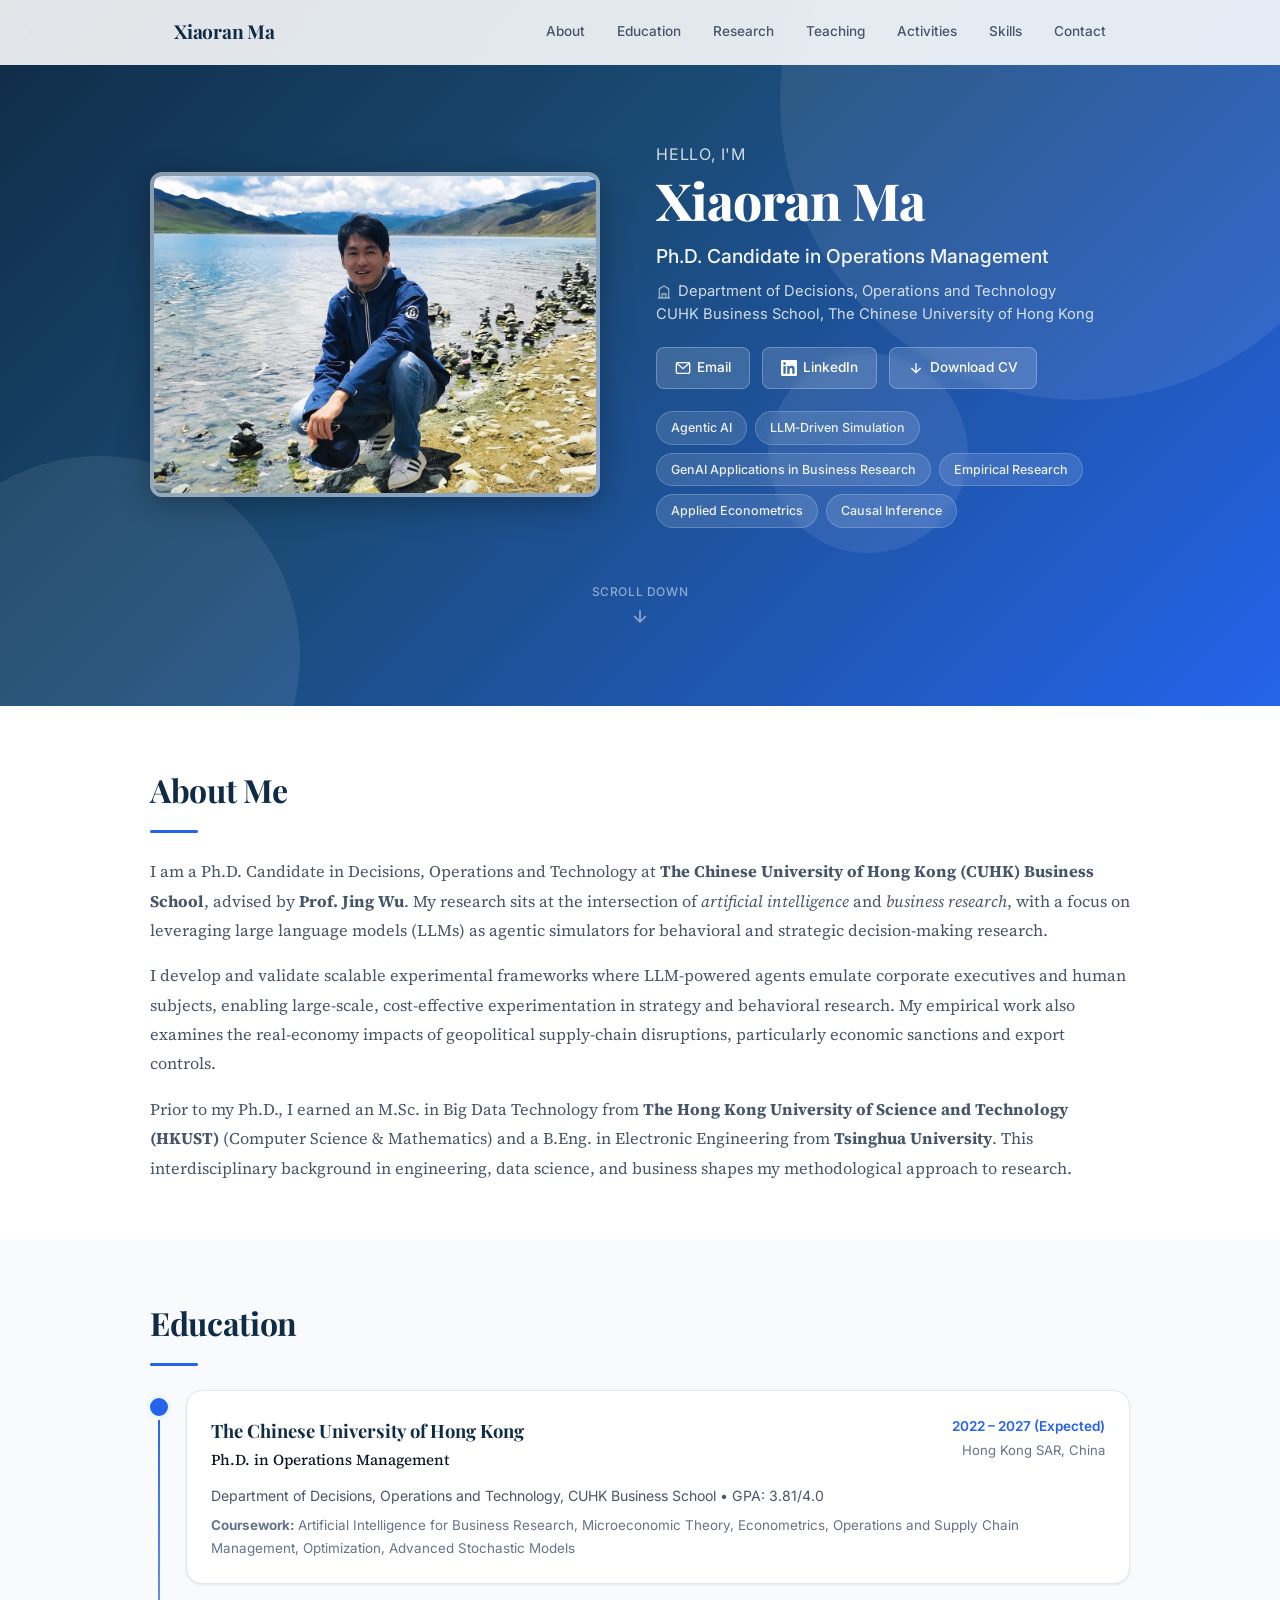
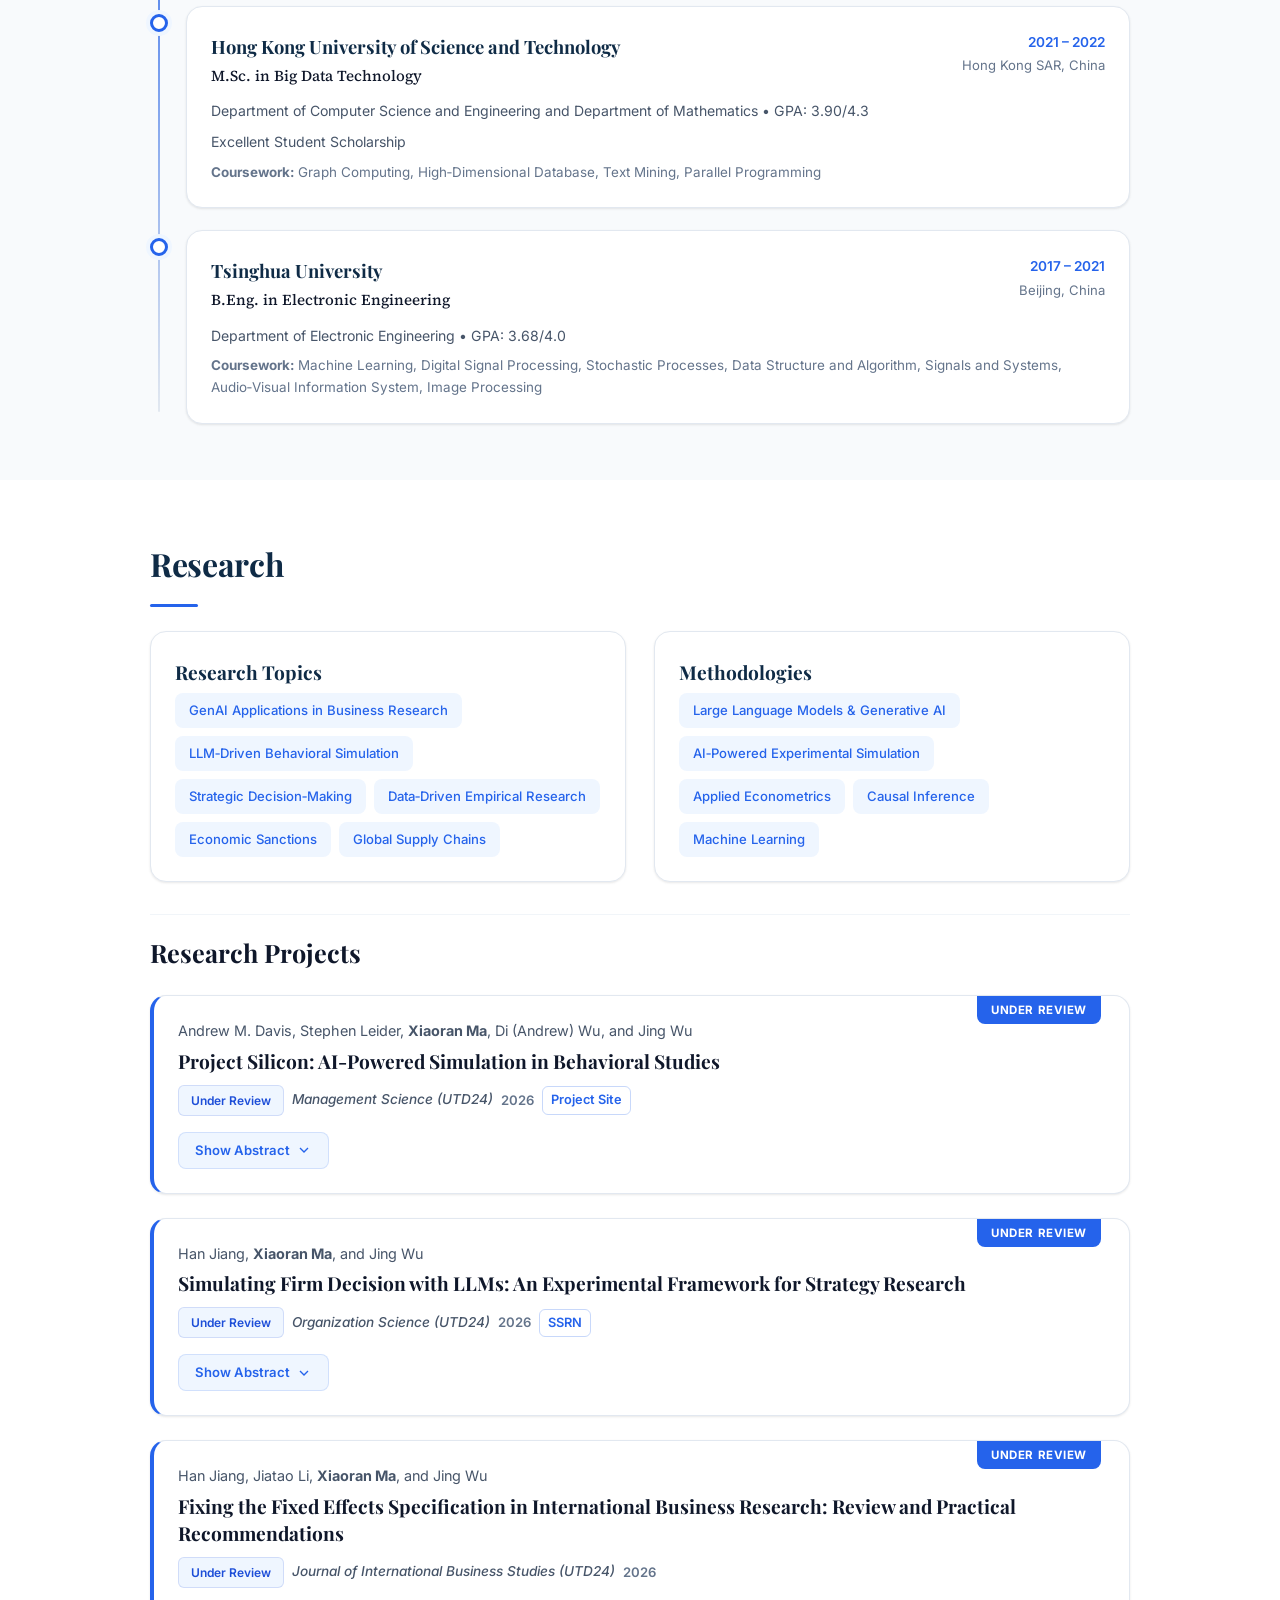
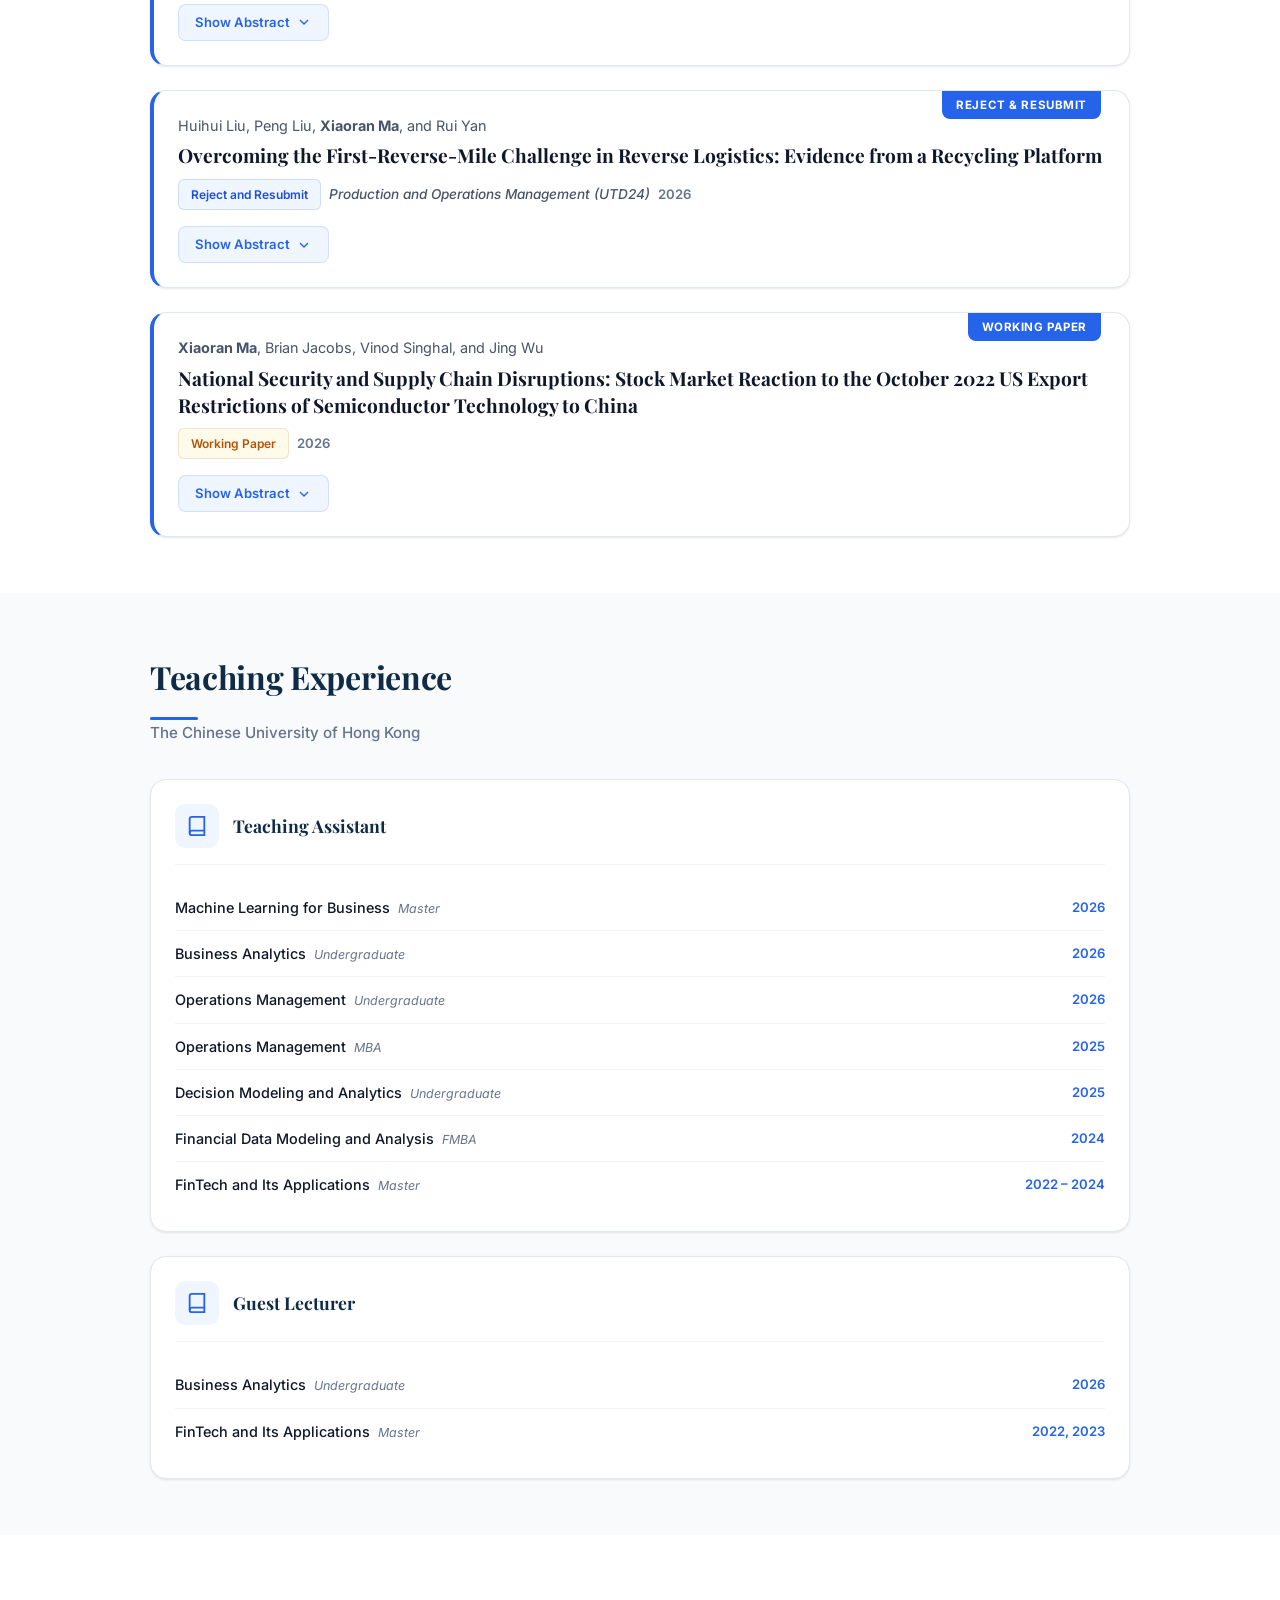
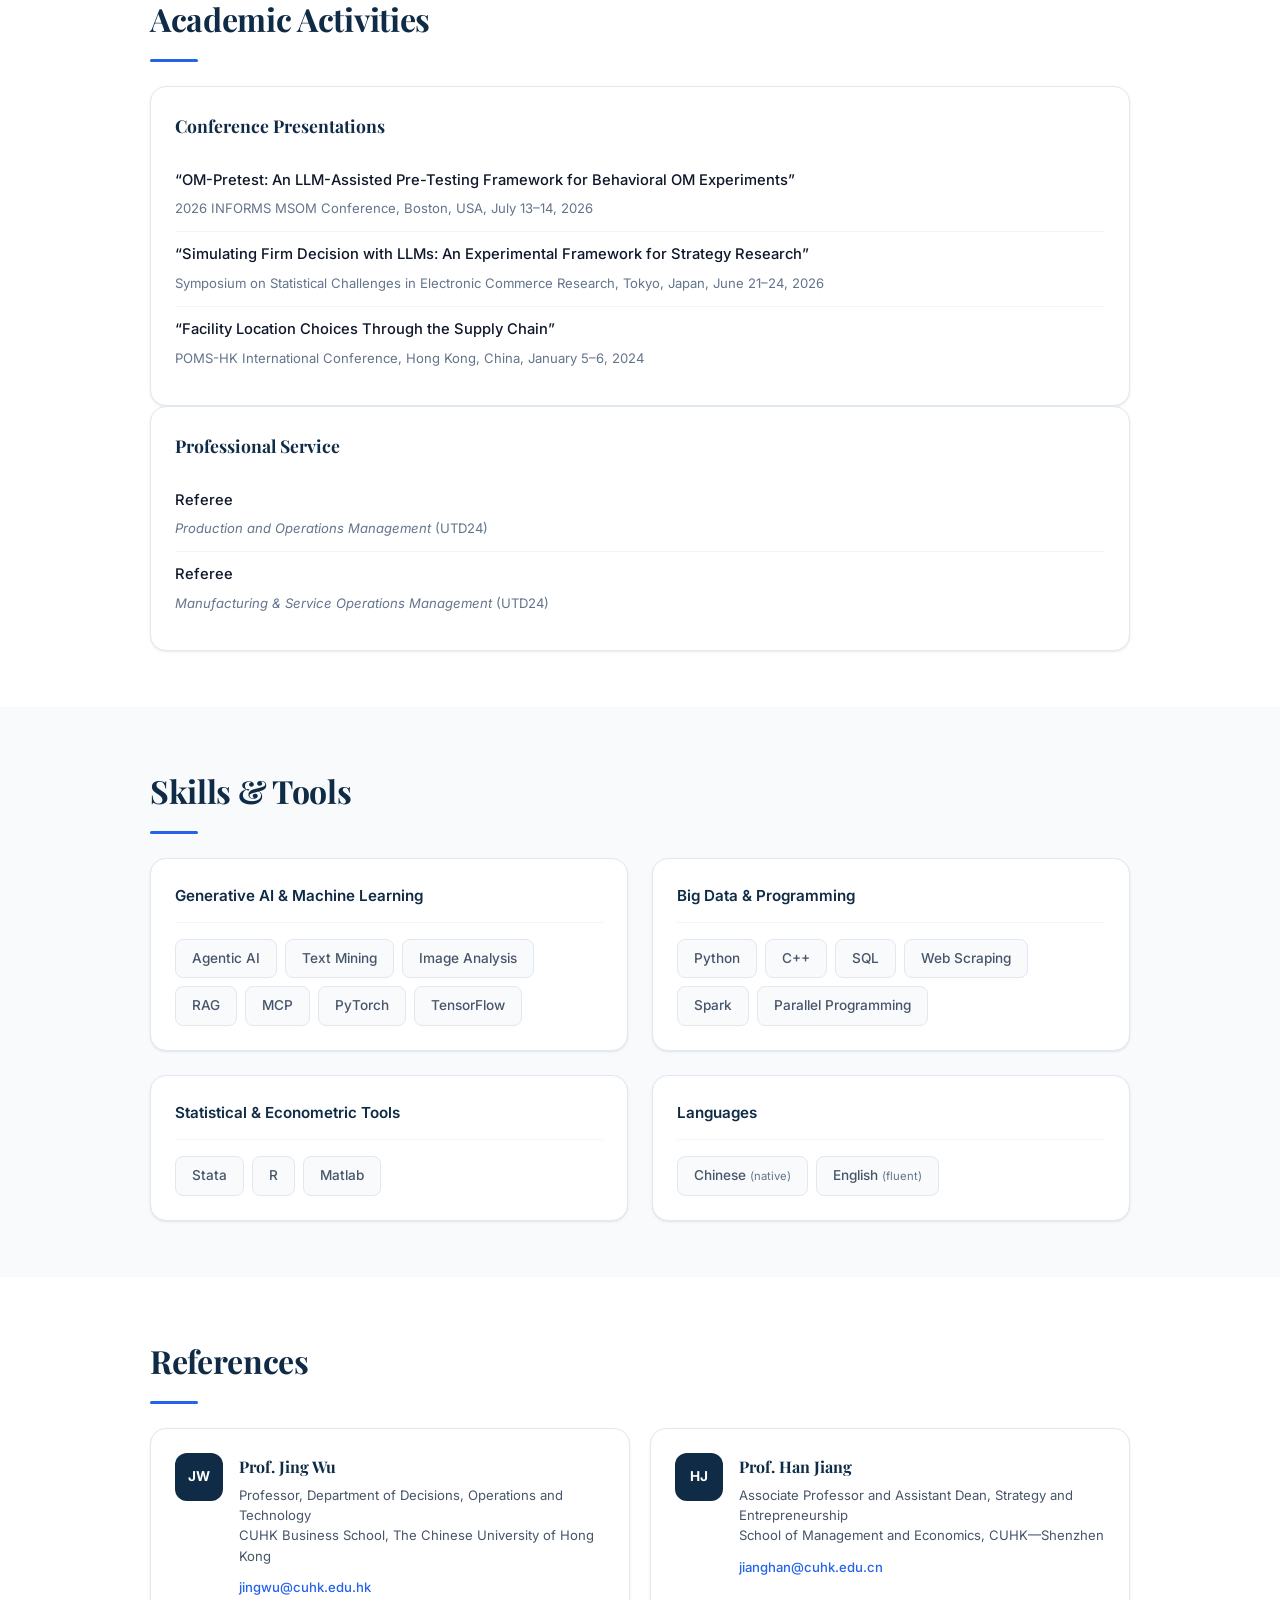
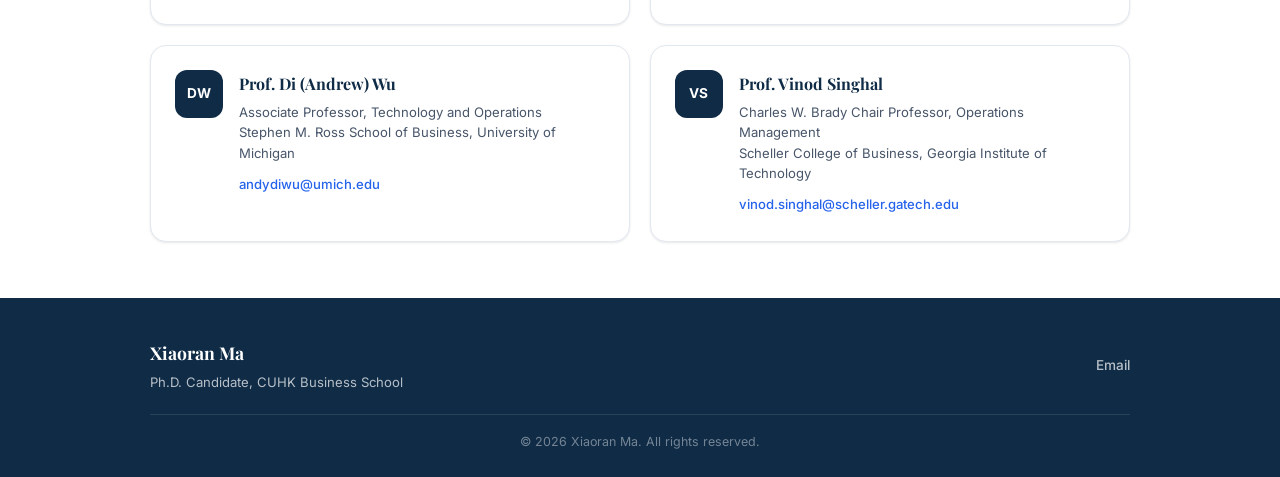
==== index.html @ 0acd8e49 "Initial commit" ====
<!DOCTYPE html>
<html lang="en">
<head>
    <meta charset="UTF-8">
    <meta name="viewport" content="width=device-width, initial-scale=1.0">
    <title>Xiaoran Ma | Ph.D. Candidate</title>
    <meta name="description" content="Academic personal website for Xiaoran Ma – Ph.D. Candidate, CUHK Business School. Includes research, projects, teaching, and CV download.">
    <meta name="google-site-verification" content="pQVxUfE_usc0dNcOYRfqHl4_MOmcvW6i4FPdZ2wmrDg" />
    <script type="application/ld+json">
    {
        "@context": "https://schema.org",
        "@type": "Person",
        "name": "Xiaoran Ma",
        "jobTitle": "Ph.D. Candidate in Operations Management",
        "url": "https://xiaoran-ma.github.io/",
        "email": "mailto:xiaoran-ma@link.cuhk.edu.hk",
        "image": "https://xiaoran-ma.github.io/photo/photo2.JPG",
        "sameAs": [
            "https://www.linkedin.com/in/xiaoran-ma-2b36082b9"
        ],
        "affiliation": {
            "@type": "CollegeOrUniversity",
            "name": "The Chinese University of Hong Kong (CUHK) Business School",
            "department": {
                "@type": "Organization",
                "name": "Department of Decisions, Operations and Technology"
            }
        },
        "alumniOf": [
            {
                "@type": "CollegeOrUniversity",
                "name": "Hong Kong University of Science and Technology"
            },
            {
                "@type": "CollegeOrUniversity",
                "name": "Tsinghua University"
            }
        ],
        "knowsAbout": [
            "Artificial Intelligence",
            "Operations Management",
            "Behavioral Simulation",
            "Empirical Research",
            "Applied Econometrics",
            "Causal Inference"
        ]
    }
    </script>
    <link rel="preconnect" href="https://fonts.googleapis.com">
    <link rel="preconnect" href="https://fonts.gstatic.com" crossorigin>
    <link href="https://fonts.googleapis.com/css2?family=Inter:wght@300;400;500;600;700&family=Playfair+Display:ital,wght@0,400;0,600;0,700;0,800;1,400;1,600&family=Source+Serif+4:ital,wght@0,400;0,600;0,700;1,400&display=swap" rel="stylesheet">
    <link rel="stylesheet" href="style.css">
    <style>
    </style>
</head>
<body>
    <!-- Navigation -->
    <nav id="navbar">
        <div class="nav-container">
            <a href="#hero" class="nav-brand">Xiaoran Ma</a>
            <div class="nav-links">
                <a href="#about">About</a>
                <a href="#education">Education</a>
                <a href="#research">Research</a>
                <a href="#teaching">Teaching</a>
                <a href="#academic-activities">Activities</a>
                <a href="#skills">Skills</a>
                <a href="mailto:xiaoran-ma@link.cuhk.edu.hk">Contact</a>
            </div>
            <button class="nav-toggle" aria-label="Toggle navigation"><span></span><span></span><span></span></button>
            <!-- Dark‑mode toggle -->
                    </div>
    </nav>

    <!-- Hero Section -->
    <section id="hero">
        <div class="hero-bg-shapes">
            <div class="shape shape-1"></div>
            <div class="shape shape-2"></div>
            <div class="shape shape-3"></div>
        </div>
        <div class="hero-container">
            <div class="hero-image-wrapper">
                        <img src="photo/photo2.JPG" alt="Xiaoran Ma" class="hero-image">
            </div>
            <div class="hero-text">
                <p class="hero-greeting">Hello, I'm</p>
                <h1>Xiaoran Ma</h1>
                <p class="hero-subtitle">Ph.D. Candidate in Operations Management</p>
                <p class="hero-affiliation">
                    <svg viewBox="0 0 24 24" width="16" height="16" fill="none" stroke="currentColor" stroke-width="2"><path d="M3 21h18M5 21V7l7-4 7 4v14M9 21v-6h6v6"/></svg>
                    Department of Decisions, Operations and Technology
                </p>
                <p class="hero-affiliation">CUHK Business School, The Chinese University of Hong Kong</p>
                <div class="hero-contact-row">
                    <a href="mailto:xiaoran-ma@link.cuhk.edu.hk" class="contact-btn">
                        <svg viewBox="0 0 24 24" width="16" height="16" fill="none" stroke="currentColor" stroke-width="2"><rect x="2" y="4" width="20" height="16" rx="2"/><path d="M22 4L12 13 2 4"/></svg>
                        Email
                    </a>
                    <a href="https://www.linkedin.com/in/xiaoran-ma-2b36082b9" class="contact-btn" target="_blank" rel="noopener">
                        <svg viewBox="0 0 24 24" width="16" height="16" fill="currentColor"><path d="M20.447 20.452h-3.554v-5.569c0-1.328-.027-3.037-1.852-3.037-1.853 0-2.136 1.445-2.136 2.939v5.667H9.351V9h3.414v1.561h.046c.477-.9 1.637-1.85 3.37-1.85 3.601 0 4.267 2.37 4.267 5.455v6.286zM5.337 7.433c-1.144 0-2.063-.926-2.063-2.065 0-1.138.92-2.063 2.063-2.063 1.14 0 2.064.925 2.064 2.063 0 1.139-.925 2.065-2.064 2.065zm1.782 13.019H3.555V9h3.564v11.452zM22.225 0H1.771C.792 0 0 .774 0 1.729v20.542C0 23.227.792 24 1.771 24h20.451C23.2 24 24 23.227 24 22.271V1.729C24 .774 23.2 0 22.222 0h.003z"/></svg>
                        LinkedIn
                    </a>
                    <!-- CV download button -->
                    <a href="xiaoran_resume.pdf" class="contact-btn" target="_blank" rel="noopener">
                        <svg viewBox="0 0 24 24" width="16" height="16" fill="none" stroke="currentColor" stroke-width="2"><path d="M12 5v14M19 12l-7 7-7-7"/></svg>
                        Download CV
                    </a>
                </div>
                <div class="hero-tags">
                    <span class="tag">Agentic AI</span>
                    <span class="tag">LLM‑Driven Simulation</span>
                    <span class="tag">GenAI Applications in Business Research</span>
                    <span class="tag">Empirical Research</span>
                    <span class="tag">Applied Econometrics</span>
                    <span class="tag">Causal Inference</span>
                </div>
            </div>
        </div>
        <div class="hero-scroll-hint">
            <a href="#about"><span>Scroll Down</span>
            <svg viewBox="0 0 24 24" width="20" height="20" fill="none" stroke="currentColor" stroke-width="2"><path d="M12 5v14M19 12l-7 7-7-7"/></svg></a>
        </div>
    </section>

    <!-- About Me (unchanged) -->
    <section id="about" class="section">
        <div class="container">
            <h2 class="section-title">About Me</h2>
            <div class="about-grid">
                <div class="about-main">
                    <p>I am a Ph.D. Candidate in Decisions, Operations and Technology at <strong>The Chinese University of Hong Kong (CUHK) Business School</strong>, advised by <strong>Prof. Jing Wu</strong>. My research sits at the intersection of <em>artificial intelligence</em> and <em>business research</em>, with a focus on leveraging large language models (LLMs) as agentic simulators for behavioral and strategic decision‑making research.</p>
                    <p>I develop and validate scalable experimental frameworks where LLM‑powered agents emulate corporate executives and human subjects, enabling large‑scale, cost‑effective experimentation in strategy and behavioral research. My empirical work also examines the real‑economy impacts of geopolitical supply‑chain disruptions, particularly economic sanctions and export controls.</p>
                    <p>Prior to my Ph.D., I earned an M.Sc. in Big Data Technology from <strong>The Hong Kong University of Science and Technology (HKUST)</strong> (Computer Science &amp; Mathematics) and a B.Eng. in Electronic Engineering from <strong>Tsinghua University</strong>. This interdisciplinary background in engineering, data science, and business shapes my methodological approach to research.</p>
                </div>
                <!-- About sidebar highlights (temporarily hidden; restore by uncommenting)
                <div class="about-sidebar">
                    <div class="about-highlight">
                        <div class="highlight-icon"><svg viewBox="0 0 24 24" width="24" height="24" fill="none" stroke="currentColor" stroke-width="1.5"><path d="M12 2L2 7l10 5 10-5-10-5z"/><path d="M2 17l10 5 10-5"/><path d="M2 12l10 5 10-5"/></svg></div>
                        <h4>Interdisciplinary Training</h4>
                        <p>Engineering (Tsinghua University) + Data Science (The Hong Kong University of Science and Technology) + Business (The Chinese University of Hong Kong)</p>
                    </div>
                    <div class="about-highlight">
                        <div class="highlight-icon"><svg viewBox="0 0 24 24" width="24" height="24" fill="none" stroke="currentColor" stroke-width="1.5"><path d="M9 12l2 2 4-4"/><circle cx="12" cy="12" r="10"/></svg></div>
                        <h4>Research Projects</h4>
                        <p>Under review at UTD24 journals including Management Science, Organization Science, and Journal of International Business Studies</p>
                    </div>
                    <div class="about-highlight">
                        <div class="highlight-icon"><svg viewBox="0 0 24 24" width="24" height="24" fill="none" stroke="currentColor" stroke-width="1.5"><path d="M17 21v-2a4 4 0 00-4-4H5a4 4 0 00-4 4v2"/><circle cx="9" cy="7" r="4"/><path d="M23 21v-2a4 4 0 00-3-3.87M16 3.13a4 4 0 010 7.75"/></svg></div>
                        <h4>Courses Taught</h4>
                        <p>Primarily served as a Teaching Assistant across undergraduate, MBA, and master's programs at CUHK, and guest lecturer for select courses</p>
                    </div>
                </div>
                -->
            </div>
        </div>
    </section>

    <!-- Education -->
    <section id="education" class="section section-alt">
        <div class="container">
            <h2 class="section-title">Education</h2>
            <div class="timeline">
                <div class="timeline-item">
                    <div class="timeline-marker"></div>
                    <div class="timeline-content">
                        <div class="timeline-header">
                            <div>
                                <h3>The Chinese University of Hong Kong</h3>
                                <p class="degree">Ph.D. in Operations Management</p>
                            </div>
                            <div class="timeline-meta"><span class="timeline-date">2022 – 2027 (Expected)</span><span class="timeline-location">Hong Kong SAR, China</span></div>
                        </div>
                        <p class="edu-detail">Department of Decisions, Operations and Technology, CUHK Business School &bull; GPA: 3.81/4.0</p>
                        <p class="edu-courses"><strong>Coursework:</strong> Artificial Intelligence for Business Research, Microeconomic Theory, Econometrics, Operations and Supply Chain Management, Optimization, Advanced Stochastic Models</p>
                    </div>
                </div>
                <div class="timeline-item">
                    <div class="timeline-marker"></div>
                    <div class="timeline-content">
                        <div class="timeline-header">
                            <div>
                                <h3>Hong Kong University of Science and Technology</h3>
                                <p class="degree">M.Sc. in Big Data Technology</p>
                            </div>
                            <div class="timeline-meta"><span class="timeline-date">2021 – 2022</span><span class="timeline-location">Hong Kong SAR, China</span></div>
                        </div>
                        <p class="edu-detail">Department of Computer Science and Engineering and Department of Mathematics &bull; GPA: 3.90/4.3</p>
                        <p class="edu-detail">Excellent Student Scholarship</p>
                        <p class="edu-courses"><strong>Coursework:</strong> Graph Computing, High‑Dimensional Database, Text Mining, Parallel Programming</p>
                    </div>
                </div>
                <div class="timeline-item">
                    <div class="timeline-marker"></div>
                    <div class="timeline-content">
                        <div class="timeline-header">
                            <div>
                                <h3>Tsinghua University</h3>
                                <p class="degree">B.Eng. in Electronic Engineering</p>
                            </div>
                            <div class="timeline-meta"><span class="timeline-date">2017 – 2021</span><span class="timeline-location">Beijing, China</span></div>
                        </div>
                        <p class="edu-detail">Department of Electronic Engineering &bull; GPA: 3.68/4.0</p>
                        <p class="edu-courses"><strong>Coursework:</strong> Machine Learning, Digital Signal Processing, Stochastic Processes, Data Structure and Algorithm, Signals and Systems, Audio‑Visual Information System, Image Processing</p>
                    </div>
                </div>
            </div>
        </div>
    </section>

    <!-- Research (interests + projects) -->
    <section id="research" class="section">
        <div class="container">
            <h2 class="section-title">Research</h2>
            <div class="interests-grid">
                <div class="interest-card">
                    <h3>Research Topics</h3>
                    <div class="interest-items"><span class="pill">GenAI Applications in Business Research</span><span class="pill">LLM‑Driven Behavioral Simulation</span><span class="pill">Strategic Decision‑Making</span><span class="pill">Data‑Driven Empirical Research</span><span class="pill">Economic Sanctions</span><span class="pill">Global Supply Chains</span></div>
                </div>
                <div class="interest-card">
                    <h3>Methodologies</h3>
                    <div class="interest-items"><span class="pill">Large Language Models &amp; Generative AI</span><span class="pill">AI‑Powered Experimental Simulation</span><span class="pill">Applied Econometrics</span><span class="pill">Causal Inference</span><span class="pill">Machine Learning</span></div>
                </div>
            </div>
            <div class="research-subhead"><h3>Research Projects</h3></div>
            <div class="papers-list">
                <!-- Paper 1 (under review) -->
                <div class="paper-item featured-paper">
                    <div class="paper-badge">Under Review</div>
                    <div class="paper-content">
                        <p class="paper-authors">Andrew M. Davis, Stephen Leider, <strong>Xiaoran Ma</strong>, Di (Andrew) Wu, and Jing Wu</p>
                        <h3 class="paper-title">Project Silicon: AI‑Powered Simulation in Behavioral Studies</h3>
                        <div class="paper-meta">
                            <span class="paper-status status-ur">Under Review</span>
                            <span class="paper-journal">Management Science (UTD24)</span>
                            <span class="paper-year">2026</span>
                            <a class="paper-link" href="https://www.project-silicon.org" target="_blank" rel="noopener">Project Site</a>
                        </div>
                        <div class="paper-abstract-toggle" onclick="toggleAbstract(this)">
                            <span class="toggle-text">Show Abstract</span>
                            <svg class="toggle-arrow" viewBox="0 0 24 24" width="16" height="16" fill="none" stroke="currentColor" stroke-width="2"><path d="M6 9l6 6 6-6"/></svg>
                        </div>
                        <div class="paper-abstract">
                            <p>Project Silicon is a pre-registered research initiative investigating whether LLM-based synthetic (&ldquo;silicon&rdquo;) samples can serve as reliable virtual pilots for behavioral-economics and behavioral-operations experiments. Departing from prior backward-looking validation work that uses published experimental results, this project adopts a forward-looking empirical strategy: we collect around 40 novel, publicly-unreleased experimental designs, run LLM simulations prior to human-subject data collection, and enforce a strict information firewall to prevent LLM training-set contamination. We systematically benchmark a broad suite of proprietary and open-source LLMs across diverse task dimensions: individual versus strategic decisions, one-shot versus multi-round tasks with or without feedback, and distinct behavioral mechanisms. Using tailored within-experiment and cross-experiment statistical specifications, we assess model performance along two core dimensions: the fidelity of simulated treatment effects and the degree of over-precision (overly-narrow response distributions) common among LLM agents. Beyond hypothesis testing, this project delivers an open-source end-to-end toolkit for researchers to conduct LLM-powered experimental pretests, alongside practical recommendations for implementing synthetic-subject simulation in experimental research pipelines.</p>
                        </div>
                    </div>
                </div>
                <!-- Paper 2 (under review) -->
                <div class="paper-item featured-paper">
                    <div class="paper-badge">Under Review</div>
                    <div class="paper-content">
                        <p class="paper-authors">Han Jiang, <strong>Xiaoran Ma</strong>, and Jing Wu</p>
                        <h3 class="paper-title">Simulating Firm Decision with LLMs: An Experimental Framework for Strategy Research</h3>
                        <div class="paper-meta">
                            <span class="paper-status status-ur">Under Review</span>
                            <span class="paper-journal">Organization Science (UTD24)</span>
                            <span class="paper-year">2026</span>
                            <a class="paper-link" href="https://papers.ssrn.com/sol3/papers.cfm?abstract_id=7241998" target="_blank" rel="noopener">SSRN</a>
                        </div>
                        <div class="paper-abstract-toggle" onclick="toggleAbstract(this)">
                            <span class="toggle-text">Show Abstract</span>
                            <svg class="toggle-arrow" viewBox="0 0 24 24" width="16" height="16" fill="none" stroke="currentColor" stroke-width="2"><path d="M6 9l6 6 6-6"/></svg>
                        </div>
                        <div class="paper-abstract">
                            <p>A central challenge in strategic management research lies in rigorously identifying the causal links between contextual factors and firms&rsquo; strategic decisions. Observational studies are inherently constrained by the absence of credible counterfactuals, while conventional experimental approaches trade off between realism, scalability, and control. This study proposes a scalable experimental framework that leverages large language models (LLMs) as simulated corporate executives to address these limitations. The framework endows LLM agents with firm-specific contextual profiles and elicits strategic decisions that approximate those of actual firms. Since the same agent generates decisions under both the baseline condition and the treatment condition with an exogenous shock, the within-agent difference directly mirrors the average treatment effect on the treated (ATT) logic from the potential outcome framework, thereby circumventing the non-random assignment of contextual factors that challenges observational designs. We validate this framework through two experiments, on R&amp;D investment and facility allocation decisions respectively, each employing a multi-step design: corroborating the convergence between LLM-simulated and actual firm decisions to establish face validity, introducing an exogenous shock to identify the within-agent treatment effect, and benchmarking the LLM-identified treatment effect against real-world difference-in-differences estimates. Across both experiments, the LLM-identified treatment effects converge with real-world evidence identified via quasi-experimental designs, providing external validation for the framework. These results establish the generalizability of the framework across distinct strategic contexts and demonstrate that LLM-based experimental simulations can serve as credible, scalable, and cost-effective instruments for investigating the cause-and-effect links underlying firms&rsquo; strategic decision making.</p>
                        </div>
                    </div>
                </div>
                <!-- Paper 3 (under review) -->
                <div class="paper-item featured-paper">
                    <div class="paper-badge">Under Review</div>
                    <div class="paper-content">
                        <p class="paper-authors">Han Jiang, Jiatao Li, <strong>Xiaoran Ma</strong>, and Jing Wu</p>
                        <h3 class="paper-title">Fixing the Fixed Effects Specification in International Business Research: Review and Practical Recommendations</h3>
                        <div class="paper-meta">
                            <span class="paper-status status-ur">Under Review</span>
                            <span class="paper-journal">Journal of International Business Studies (UTD24)</span>
                            <span class="paper-year">2026</span>
                        </div>
                        <div class="paper-abstract-toggle" onclick="toggleAbstract(this)">
                            <span class="toggle-text">Show Abstract</span>
                            <svg class="toggle-arrow" viewBox="0 0 24 24" width="16" height="16" fill="none" stroke="currentColor" stroke-width="2"><path d="M6 9l6 6 6-6"/></svg>
                        </div>
                        <div class="paper-abstract">
                            <p>Fixed effects models are widely used in international business (IB) research, yet their specification often receives limited justification and validation. Our review of 1,491 empirical articles published in the <em>Journal of International Business Studies</em> between 2000 and 2025 documents substantial inconsistencies in fixed effects specifications and limited attention to high-dimensional fixed effects. We explain how specification choices determine both the unobserved heterogeneity absorbed by a model and the variation underlying its estimates, shaping the reliability and theoretical interpretation of empirical findings. Using semi-synthetic simulations grounded in U.S. firms&rsquo; export data, we compare 15 specifications across 13 scenarios of unobserved heterogeneity. The results show that omitting relevant high-dimensional fixed effects can substantially increase estimation variability and undermine confidence interval coverage even under randomized treatment assignment. Adding further fixed effects, however, can absorb identifying variation and reduce statistical power without improving overall estimation performance. Drawing on these findings, we develop a three-step roadmap for selecting theoretically justified fixed effects, validating their empirical adequacy, and interpreting the estimates they produce. This roadmap helps IB scholars align empirical specifications with theoretical questions and make the evidentiary boundaries of their findings explicit.</p>
                        </div>
                    </div>
                </div>
                <!-- Paper 4 (reject & resubmit) -->
                <div class="paper-item featured-paper">
                    <div class="paper-badge">Reject &amp; Resubmit</div>
                    <div class="paper-content">
                        <p class="paper-authors">Huihui Liu, Peng Liu, <strong>Xiaoran Ma</strong>, and Rui Yan</p>
                        <h3 class="paper-title">Overcoming the First-Reverse-Mile Challenge in Reverse Logistics: Evidence from a Recycling Platform</h3>
                        <div class="paper-meta">
                            <span class="paper-status status-ur">Reject and Resubmit</span>
                            <span class="paper-journal">Production and Operations Management (UTD24)</span>
                            <span class="paper-year">2026</span>
                        </div>
                        <div class="paper-abstract-toggle" onclick="toggleAbstract(this)">
                            <span class="toggle-text">Show Abstract</span>
                            <svg class="toggle-arrow" viewBox="0 0 24 24" width="16" height="16" fill="none" stroke="currentColor" stroke-width="2"><path d="M6 9l6 6 6-6"/></svg>
                        </div>
                        <div class="paper-abstract">
                            <p>Reverse logistics systems often struggle with the &ldquo;first-reverse-mile&rdquo; problem, as collecting end-of-life products from dispersed households incurs prohibitive costs. To mitigate this challenge, recycling firms are supplementing on-demand home collection services with offline self-service drop-off stations. Despite this trend, empirical evidence remains limited regarding how this shift reshapes user behavior or whether it actually improves the efficiency of reverse logistics. Drawing on a unique transaction-level dataset from AiFenLei&mdash;a leading Chinese platform that pairs on-demand home pickups with strategically placed drop-off stations&mdash;we employ a difference-in-differences design, leveraging the rollout of a new facility as a quasi-natural experiment to estimate its impact. We find that proximity to the new facility significantly increases both recycling frequency and total collection weight. Crucially, it drives a distinct channel shift, nudging users away from labor-intensive home pickups toward self-service drop-offs. By simultaneously expanding collection volumes and reducing unit costs, these offline stations offer a practical solution to the first-reverse-mile bottleneck. Leveraging detailed user-level transaction records, we uncover systematic heterogeneity in the treatment effects. The facility&rsquo;s impact is most pronounced among previously inactive users and those with a preference for offline interactions. Furthermore, users residing near eco-point redemption stores show significantly amplified responses, highlighting the strategic synergy of nesting recycling infrastructure within a reward ecosystem. Finally, a station-level analysis using a gravity model further reveals that transportation accessibility, on-site parking availability, and functional integration with surrounding points of interest significantly boost facility-level recycling volumes. Taken together, our research highlights how strategic facility placement and ecosystem integration act as catalysts for efficient reverse logistics, offering actionable insights for platforms to mitigate first-reverse-mile inefficiencies while advancing circular economy objectives.</p>
                        </div>
                    </div>
                </div>
                <!-- Paper 5 (working paper) -->
                <div class="paper-item featured-paper">
                    <div class="paper-badge">Working Paper</div>
                    <div class="paper-content">
                        <p class="paper-authors"><strong>Xiaoran Ma</strong>, Brian Jacobs, Vinod Singhal, and Jing Wu</p>
                        <h3 class="paper-title">National Security and Supply Chain Disruptions: Stock Market Reaction to the October 2022 US Export Restrictions of Semiconductor Technology to China</h3>
                        <div class="paper-meta">
                            <span class="paper-status status-wp">Working Paper</span>
                            <span class="paper-year">2026</span>
                        </div>
                        <div class="paper-abstract-toggle" onclick="toggleAbstract(this)">
                            <span class="toggle-text">Show Abstract</span>
                            <svg class="toggle-arrow" viewBox="0 0 24 24" width="16" height="16" fill="none" stroke="currentColor" stroke-width="2"><path d="M6 9l6 6 6-6"/></svg>
                        </div>
                        <div class="paper-abstract">
                            <p>In recent years, governments have increasingly used supply chains to address geopolitical issues such as national security, protectionism, economic growth, and ensuring access to critical resources, among others. Governmental politicization or weaponization of supply chains is an emerging source of risk that has increased the vulnerability of supply chains and can disrupt supply chains. As evidence, this paper examines the stock market reaction to the disruption of the global semiconductor supply chain from the October 2022 US export restrictions of advanced semiconductor technology to China. Our analysis of the stock market reaction is based on 829 publicly listed firms that are part of the global semiconductor ecosystem. We find that the stock market reaction to the export restrictions is significantly negative. For the sample of 829 firms, the mean market reaction was -2.77% for the seven-day period surrounding the announcement of the US export restrictions. We estimate that the impact of this event was a loss in market capitalization of $917 billion, highlighting the significance of this event for the global economy. For the 17 US and allied firms whose exports to China were restricted, the mean market reaction was -9.25%. For the 17 targeted firms in China whose imports were restricted, the mean market reaction was -9.77%. We also find that the significant negative effects propagated both upstream and downstream from the 17 US and allied firms. Suppliers experienced a mean market reaction of -2.04%, and customers experienced a mean market reaction of -2.52%. However, the market reactions are heterogeneous across geographic regions. The bulk of the negative effects were suffered by US suppliers and customers, while Chinese customers and suppliers experienced a marginally significant positive reaction.</p>
                        </div>
                    </div>
                </div>
            </div>
        </div>
    </section>

    <!-- Teaching (unchanged) -->
    <section id="teaching" class="section section-alt">
        <div class="container">
            <h2 class="section-title">Teaching Experience</h2>
            <p class="section-subtitle">The Chinese University of Hong Kong</p>
            <div class="teaching-layout">
                <div class="teaching-card ta-card">
                    <div class="teaching-role">
                        <div class="role-icon ta-icon"><svg viewBox="0 0 24 24" width="22" height="22" fill="none" stroke="currentColor" stroke-width="2"><path d="M4 19.5A2.5 2.5 0 016.5 17H20"/><path d="M6.5 2H20v20H6.5A2.5 2.5 0 014 19.5v-15A2.5 2.5 0 016.5 2z"/></svg></div>
                        <div><h3>Teaching Assistant</h3></div>
                    </div>
                    <ul class="teaching-list">
                        <li><div class="course-info"><span class="course-name">Machine Learning for Business</span><span class="course-level">Master</span></div><span class="course-year">2026</span></li>
                        <li><div class="course-info"><span class="course-name">Business Analytics</span><span class="course-level">Undergraduate</span></div><span class="course-year">2026</span></li>
                        <li><div class="course-info"><span class="course-name">Operations Management</span><span class="course-level">Undergraduate</span></div><span class="course-year">2026</span></li>
                        <li><div class="course-info"><span class="course-name">Operations Management</span><span class="course-level">MBA</span></div><span class="course-year">2025</span></li>
                        <li><div class="course-info"><span class="course-name">Decision Modeling and Analytics</span><span class="course-level">Undergraduate</span></div><span class="course-year">2025</span></li>
                        <li><div class="course-info"><span class="course-name">Financial Data Modeling and Analysis</span><span class="course-level">FMBA</span></div><span class="course-year">2024</span></li>
                        <li><div class="course-info"><span class="course-name">FinTech and Its Applications</span><span class="course-level">Master</span></div><span class="course-year">2022 – 2024</span></li>
                    </ul>
                </div>
                <div class="teaching-card instructor-card">
                    <div class="teaching-role">
                        <div class="role-icon instructor-icon"><svg viewBox="0 0 24 24" width="22" height="22" fill="none" stroke="currentColor" stroke-width="2"><path d="M4 19.5A2.5 2.5 0 016.5 17H20"/><path d="M6.5 2H20v20H6.5A2.5 2.5 0 014 19.5v-15A2.5 2.5 0 016.5 2z"/></svg></div>
                        <div><h3>Guest Lecturer</h3></div>
                    </div>
                    <ul class="teaching-list">
                        <li><div class="course-info"><span class="course-name">Business Analytics</span><span class="course-level">Undergraduate</span></div><span class="course-year">2026</span></li>
                        <li><div class="course-info"><span class="course-name">FinTech and Its Applications</span><span class="course-level">Master</span></div><span class="course-year">2022, 2023</span></li>
                    </ul>
                </div>
            </div>
        </div>
    </section>

    <!-- Academic Activities (talks & service) -->
    <section id="academic-activities" class="section">
        <div class="container">
            <h2 class="section-title">Academic Activities</h2>
            <div class="service-card">
                <h3>Conference Presentations</h3>
                <ul class="service-list">
                    <li>
                        <span class="service-name">&ldquo;OM-Pretest: An LLM-Assisted Pre-Testing Framework for Behavioral OM Experiments&rdquo;</span>
                        <span class="service-detail">2026 INFORMS MSOM Conference, Boston, USA, July 13&ndash;14, 2026</span>
                    </li>
                    <li>
                        <span class="service-name">&ldquo;Simulating Firm Decision with LLMs: An Experimental Framework for Strategy Research&rdquo;</span>
                        <span class="service-detail">Symposium on Statistical Challenges in Electronic Commerce Research, Tokyo, Japan, June 21&ndash;24, 2026</span>
                    </li>
                    <li>
                        <span class="service-name">&ldquo;Facility Location Choices Through the Supply Chain&rdquo;</span>
                        <span class="service-detail">POMS-HK International Conference, Hong Kong, China, January 5&ndash;6, 2024</span>
                    </li>
                </ul>
            </div>
            <div class="service-card">
                <h3>Professional Service</h3>
                <ul class="service-list">
                    <li>
                        <span class="service-name">Referee</span>
                        <span class="service-detail"><em>Production and Operations Management</em> (UTD24)</span>
                    </li>
                    <li>
                        <span class="service-name">Referee</span>
                        <span class="service-detail"><em>Manufacturing &amp; Service Operations Management</em> (UTD24)</span>
                    </li>
                </ul>
            </div>
        </div>
    </section>

    <!-- Skills (unchanged) -->
    <section id="skills" class="section section-alt">
        <div class="container">
            <h2 class="section-title">Skills &amp; Tools</h2>
            <div class="skills-grid">
                <div class="skill-category"><h3>Generative AI &amp; Machine Learning</h3><div class="skill-items"><span class="skill-badge">Agentic AI</span><span class="skill-badge">Text Mining</span><span class="skill-badge">Image Analysis</span><span class="skill-badge">RAG</span><span class="skill-badge">MCP</span><span class="skill-badge">PyTorch</span><span class="skill-badge">TensorFlow</span></div></div>
                <div class="skill-category"><h3>Big Data &amp; Programming</h3><div class="skill-items"><span class="skill-badge">Python</span><span class="skill-badge">C++</span><span class="skill-badge">SQL</span><span class="skill-badge">Web Scraping</span><span class="skill-badge">Spark</span><span class="skill-badge">Parallel Programming</span></div></div>
                <div class="skill-category"><h3>Statistical &amp; Econometric Tools</h3><div class="skill-items"><span class="skill-badge">Stata</span><span class="skill-badge">R</span><span class="skill-badge">Matlab</span></div></div>
                <div class="skill-category"><h3>Languages</h3><div class="skill-items"><span class="skill-badge">Chinese <small>(native)</small></span><span class="skill-badge">English <small>(fluent)</small></span></div></div>
            </div>
        </div>
    </section>

    <!-- References (unchanged) -->
    <section id="references" class="section">
        <div class="container">
            <h2 class="section-title">References</h2>
            <div class="refs-grid">
                <div class="ref-card"><div class="ref-avatar">JW</div><div class="ref-info"><h4>Prof. Jing Wu</h4><p>Professor, Department of Decisions, Operations and Technology<br>CUHK Business School, The Chinese University of Hong Kong</p><a href="mailto:jingwu@cuhk.edu.hk">jingwu@cuhk.edu.hk</a></div></div>
                <div class="ref-card"><div class="ref-avatar">HJ</div><div class="ref-info"><h4>Prof. Han Jiang</h4><p>Associate Professor and Assistant Dean, Strategy and Entrepreneurship<br>School of Management and Economics, CUHK—Shenzhen</p><a href="mailto:jianghan@cuhk.edu.cn">jianghan@cuhk.edu.cn</a></div></div>
                <div class="ref-card"><div class="ref-avatar">DW</div><div class="ref-info"><h4>Prof. Di (Andrew) Wu</h4><p>Associate Professor, Technology and Operations<br>Stephen M. Ross School of Business, University of Michigan</p><a href="mailto:andydiwu@umich.edu">andydiwu@umich.edu</a></div></div>
                <div class="ref-card"><div class="ref-avatar">VS</div><div class="ref-info"><h4>Prof. Vinod Singhal</h4><p>Charles W. Brady Chair Professor, Operations Management<br>Scheller College of Business, Georgia Institute of Technology</p><a href="mailto:vinod.singhal@scheller.gatech.edu">vinod.singhal@scheller.gatech.edu</a></div></div>
            </div>
        </div>
    </section>

    <!-- Footer -->
    <footer>
        <div class="container">
            <div class="footer-content">
                <div class="footer-brand">
                    <span class="footer-name">Xiaoran Ma</span>
                    <span class="footer-role">Ph.D. Candidate, CUHK Business School</span>
                </div>
                <div class="footer-links">
                    <a href="mailto:xiaoran-ma@link.cuhk.edu.hk">Email</a>
                </div>
            </div>
            <p class="footer-copy">&copy; 2026 Xiaoran Ma. All rights reserved.</p>
        </div>
    </footer>

    <script src="script.js"></script>
    <script>
        // Simple abstract toggle (used by publications)
        function toggleAbstract(elem) {
            const abstract = elem.parentElement.querySelector('.paper-abstract');
            const text = elem.querySelector('.toggle-text');
            if (abstract.style.display === 'none' || abstract.style.display === '') {
                abstract.style.display = 'block';
                text.textContent = 'Hide Abstract';
            } else {
                abstract.style.display = 'none';
                text.textContent = 'Show Abstract';
            }
        }
    </script>
</body>
</html>
---- style.css ----
/* ===== CSS Variables & Reset ===== */
:root {
    --color-primary: #0f2b46;
    --color-primary-light: #1a4a73;
    --color-accent: #2563eb;
    --color-accent-soft: #eff6ff;
    --color-accent-hover: #1d4ed8;
    --color-text: #0f172a;
    --color-text-secondary: #475569;
    --color-text-muted: #64748b;
    --color-bg: #ffffff;
    --color-bg-alt: #f8fafc;
    --color-border: #e2e8f0;
    --color-border-light: #f1f5f9;
    --color-wp: #b45309;
    --color-wp-bg: #fffbeb;
    --color-ur: #1d4ed8;
    --color-ur-bg: #eff6ff;
    --color-rr: #b91c1c;
    --color-rr-bg: #fef2f2;
    --color-highlight: #7c3aed;
    --font-body: 'Inter', -apple-system, BlinkMacSystemFont, 'Segoe UI', sans-serif;
    --font-heading: 'Playfair Display', Georgia, 'Times New Roman', serif;
    --font-serif: 'Source Serif 4', Georgia, serif;
    --max-width: 980px;
    --radius: 10px;
    --radius-lg: 16px;
    --shadow-sm: 0 1px 3px rgba(0,0,0,0.06), 0 1px 2px rgba(0,0,0,0.04);
    --shadow-md: 0 4px 16px rgba(0,0,0,0.08);
    --shadow-lg: 0 8px 30px rgba(0,0,0,0.1);
    --transition: 0.25s ease;

    /* Spacing (tune these to tighten/loosen the whole page) */
    --space-section: 56px;
    --space-title: 24px;
    --space-card: 24px;
    --space-item: 22px;
}

*, *::before, *::after {
    box-sizing: border-box;
    margin: 0;
    padding: 0;
}

html {
    scroll-behavior: smooth;
    scroll-padding-top: 72px;
}

body {
    font-family: var(--font-body);
    color: var(--color-text);
    background: var(--color-bg);
    line-height: 1.75;
    -webkit-font-smoothing: antialiased;
}

a {
    color: var(--color-accent);
    text-decoration: none;
    transition: color var(--transition);
}

a:hover {
    color: var(--color-accent-hover);
}

img {
    max-width: 100%;
    display: block;
}

::selection {
    background: var(--color-accent);
    color: #fff;
}

/* ===== Navigation ===== */
#navbar {
    position: fixed;
    top: 0;
    left: 0;
    right: 0;
    z-index: 100;
    background: rgba(255,255,255,0.88);
    backdrop-filter: blur(16px);
    -webkit-backdrop-filter: blur(16px);
    border-bottom: 1px solid transparent;
    transition: all var(--transition);
}

#navbar.scrolled {
    border-bottom-color: var(--color-border);
    box-shadow: 0 1px 8px rgba(0,0,0,0.04);
}

.nav-container {
    max-width: var(--max-width);
    margin: 0 auto;
    padding: 0 24px;
    display: flex;
    align-items: center;
    justify-content: space-between;
    height: 64px;
}

.nav-brand {
    font-family: var(--font-heading);
    font-weight: 700;
    font-size: 1.2rem;
    color: var(--color-primary);
    letter-spacing: -0.01em;
}

.nav-links {
    display: flex;
    gap: 32px;
}

.nav-links a {
    font-size: 0.85rem;
    font-weight: 500;
    color: var(--color-text-secondary);
    transition: color var(--transition);
    position: relative;
}

.nav-links a::after {
    content: '';
    position: absolute;
    bottom: -4px;
    left: 0;
    width: 0;
    height: 2px;
    background: var(--color-accent);
    transition: width var(--transition);
}

.nav-links a:hover {
    color: var(--color-accent);
}

.nav-links a:hover::after {
    width: 100%;
}

.nav-toggle {
    display: none;
    flex-direction: column;
    gap: 5px;
    background: none;
    border: none;
    cursor: pointer;
    padding: 4px;
}

.nav-toggle span {
    width: 22px;
    height: 2px;
    background: var(--color-text);
    border-radius: 2px;
    transition: all var(--transition);
}

/* ===== Hero ===== */
#hero {
    position: relative;
    padding: 140px 24px 80px;
    background: linear-gradient(135deg, #0f2b46 0%, #1a4a73 40%, #2563eb 100%);
    color: #fff;
    overflow: hidden;
}

.hero-bg-shapes {
    position: absolute;
    inset: 0;
    pointer-events: none;
    overflow: hidden;
}

.shape {
    position: absolute;
    border-radius: 50%;
    opacity: 0.08;
    background: #fff;
}

.shape-1 {
    width: 600px;
    height: 600px;
    top: -200px;
    right: -100px;
}

.shape-2 {
    width: 400px;
    height: 400px;
    bottom: -150px;
    left: -100px;
}

.shape-3 {
    width: 200px;
    height: 200px;
    top: 50%;
    left: 60%;
}

.hero-container {
    max-width: var(--max-width);
    margin: 0 auto;
    display: flex;
    align-items: center;
    gap: 56px;
    position: relative;
    z-index: 1;
}

.hero-image-wrapper {
    flex-shrink: 0;
    position: relative;
}

.hero-image-ring {
    position: absolute;
    inset: -8px;
    border-radius: 50%;
    border: 2px solid rgba(255,255,255,0.3);
}

.hero-image {
    max-width: 450px;
    height: auto;
    border-radius: 12px;
    object-fit: cover;
    border: 4px solid rgba(255,255,255,0.5);
    box-shadow: 0 8px 32px rgba(0,0,0,0.3);
}

.hero-text h1 {
    font-family: var(--font-heading);
    font-size: 3.2rem;
    font-weight: 800;
    line-height: 1.1;
    margin-bottom: 12px;
    letter-spacing: -0.02em;
}

.hero-greeting {
    font-size: 1rem;
    font-weight: 400;
    opacity: 0.8;
    margin-bottom: 4px;
    letter-spacing: 0.05em;
    text-transform: uppercase;
}

.hero-subtitle {
    font-size: 1.2rem;
    font-weight: 500;
    margin-bottom: 6px;
    opacity: 0.95;
}

.hero-affiliation {
    font-size: 0.92rem;
    opacity: 0.8;
    line-height: 1.6;
    display: flex;
    align-items: center;
    gap: 6px;
}

.hero-affiliation svg {
    flex-shrink: 0;
    opacity: 0.7;
}

.hero-contact-row {
    margin-top: 20px;
    display: flex;
    gap: 12px;
}

.contact-btn {
    display: inline-flex;
    align-items: center;
    gap: 6px;
    padding: 8px 18px;
    font-size: 0.85rem;
    font-weight: 500;
    border-radius: 8px;
    background: rgba(255,255,255,0.15);
    color: #fff;
    border: 1px solid rgba(255,255,255,0.25);
    transition: all var(--transition);
    backdrop-filter: blur(4px);
}

.contact-btn:hover {
    background: rgba(255,255,255,0.25);
    color: #fff;
    transform: translateY(-1px);
}

.hero-tags {
    margin-top: 22px;
    display: flex;
    flex-wrap: wrap;
    gap: 8px;
}

.hero-tags .tag {
    display: inline-block;
    padding: 5px 14px;
    font-size: 0.78rem;
    font-weight: 500;
    background: rgba(255,255,255,0.12);
    color: rgba(255,255,255,0.9);
    border-radius: 20px;
    border: 1px solid rgba(255,255,255,0.2);
    backdrop-filter: blur(4px);
}

.hero-scroll-hint {
    position: relative;
    z-index: 1;
    margin-top: 48px;
    text-align: center;
}

.hero-scroll-hint a {
    display: inline-flex;
    flex-direction: column;
    align-items: center;
    gap: 4px;
    color: rgba(255,255,255,0.5);
    font-size: 0.75rem;
    font-weight: 500;
    letter-spacing: 0.05em;
    text-transform: uppercase;
    transition: color var(--transition);
    animation: bounce 2s ease infinite;
}

.hero-scroll-hint a:hover {
    color: rgba(255,255,255,0.8);
}

@keyframes bounce {
    0%, 100% { transform: translateY(0); }
    50% { transform: translateY(6px); }
}

/* ===== Sections ===== */
.section {
    padding: var(--space-section) 24px;
}

.section-alt {
    background: var(--color-bg-alt);
}

.container {
    max-width: var(--max-width);
    margin: 0 auto;
}

.section-title {
    font-family: var(--font-heading);
    font-size: 2rem;
    font-weight: 700;
    color: var(--color-primary);
    margin-bottom: 12px;
    letter-spacing: -0.01em;
}

.section-title::after {
    content: '';
    display: block;
    width: 48px;
    height: 3px;
    background: var(--color-accent);
    border-radius: 2px;
    margin-top: 12px;
    margin-bottom: var(--space-title);
}

.section-subtitle {
    font-size: 0.95rem;
    color: var(--color-text-muted);
    margin-top: -24px;
    margin-bottom: 32px;
    font-weight: 500;
}

.research-subhead {
    font-family: var(--font-heading);
    font-size: 1.35rem;
    font-weight: 700;
    color: var(--color-text);
    margin: 32px 0 20px;
    padding-top: 16px;
    border-top: 1px solid var(--color-border-light);
}

/* ===== About ===== */
.about-grid {
    display: grid;
    /* Sidebar highlights are hidden; single column. Restore to
       'grid-template-columns: 1.6fr 1fr' when uncommenting .about-sidebar */
    grid-template-columns: 1fr;
    gap: 40px;
    align-items: start;
}

.about-main p {
    font-family: var(--font-serif);
    font-size: 1.02rem;
    color: var(--color-text-secondary);
    line-height: 1.8;
    margin-bottom: 16px;
}

.about-main p:last-child {
    margin-bottom: 0;
}

.about-sidebar {
    display: flex;
    flex-direction: column;
    gap: 16px;
}

.about-highlight {
    display: flex;
    gap: 14px;
    padding: 20px;
    background: var(--color-bg-alt);
    border-radius: var(--radius);
    border: 1px solid var(--color-border-light);
    transition: all var(--transition);
}

.about-highlight:hover {
    border-color: var(--color-accent);
    box-shadow: var(--shadow-sm);
    transform: translateY(-1px);
}

.highlight-icon {
    flex-shrink: 0;
    width: 44px;
    height: 44px;
    display: flex;
    align-items: center;
    justify-content: center;
    background: var(--color-accent-soft);
    color: var(--color-accent);
    border-radius: 10px;
}

.about-highlight h4 {
    font-size: 0.92rem;
    font-weight: 600;
    color: var(--color-text);
    margin-bottom: 2px;
}

.about-highlight p {
    font-size: 0.82rem;
    color: var(--color-text-muted);
    line-height: 1.5;
}

/* ===== Research Interests ===== */
.interests-grid {
    display: grid;
    grid-template-columns: 1fr 1fr;
    gap: 28px;
}

.interest-card {
    background: #fff;
    padding: var(--space-card);
    border-radius: var(--radius-lg);
    border: 1px solid var(--color-border);
    box-shadow: var(--shadow-sm);
    transition: all var(--transition);
}

.interest-card:hover {
    box-shadow: var(--shadow-md);
    transform: translateY(-3px);
    border-color: var(--color-accent);
}

.interest-icon {
    color: var(--color-accent);
    margin-bottom: 14px;
}

.interest-card h3 {
    font-family: var(--font-heading);
    font-size: 1.2rem;
    font-weight: 700;
    color: var(--color-primary);
    margin-bottom: 4px;
}

.interest-desc {
    font-size: 0.85rem;
    color: var(--color-text-muted);
    margin-bottom: 16px;
}

.interest-items {
    display: flex;
    flex-wrap: wrap;
    gap: 8px;
}

.pill {
    display: inline-block;
    padding: 6px 14px;
    font-size: 0.82rem;
    background: var(--color-accent-soft);
    color: var(--color-accent);
    border-radius: 8px;
    font-weight: 500;
    transition: all var(--transition);
}

.pill:hover {
    background: var(--color-accent);
    color: #fff;
}

/* ===== Education Timeline ===== */
.timeline {
    position: relative;
    padding-left: 36px;
}

.timeline::before {
    content: '';
    position: absolute;
    left: 8px;
    top: 12px;
    bottom: 12px;
    width: 2px;
    background: linear-gradient(to bottom, var(--color-accent), var(--color-border));
    border-radius: 2px;
}

.timeline-item {
    position: relative;
    margin-bottom: var(--space-item);
}

.timeline-item:last-child {
    margin-bottom: 0;
}

.timeline-marker {
    position: absolute;
    left: -36px;
    top: 8px;
    width: 18px;
    height: 18px;
    border-radius: 50%;
    background: #fff;
    border: 3px solid var(--color-accent);
    box-shadow: 0 0 0 4px var(--color-accent-soft);
}

.timeline-item:first-child .timeline-marker {
    background: var(--color-accent);
}

.timeline-content {
    background: #fff;
    padding: var(--space-card);
    border-radius: var(--radius-lg);
    border: 1px solid var(--color-border);
    box-shadow: var(--shadow-sm);
    transition: all var(--transition);
}

.timeline-content:hover {
    box-shadow: var(--shadow-md);
    border-color: rgba(37, 99, 235, 0.2);
}

.timeline-header {
    display: flex;
    justify-content: space-between;
    align-items: flex-start;
    gap: 16px;
    margin-bottom: 10px;
}

.timeline-header h3 {
    font-family: var(--font-heading);
    font-size: 1.15rem;
    font-weight: 700;
    color: var(--color-primary);
}

.degree {
    font-size: 0.95rem;
    color: var(--color-text);
    font-weight: 500;
    font-family: var(--font-serif);
}

.timeline-meta {
    text-align: right;
    flex-shrink: 0;
}

.timeline-date {
    display: block;
    font-size: 0.85rem;
    font-weight: 600;
    color: var(--color-accent);
    white-space: nowrap;
}

.timeline-location {
    display: block;
    font-size: 0.82rem;
    color: var(--color-text-muted);
    white-space: nowrap;
}

.edu-detail {
    font-size: 0.88rem;
    color: var(--color-text-secondary);
    margin-bottom: 6px;
}

.edu-courses {
    font-size: 0.84rem;
    color: var(--color-text-muted);
    line-height: 1.65;
}

/* ===== Research Papers ===== */
.papers-list {
    display: flex;
    flex-direction: column;
    gap: 24px;
}

.paper-item {
    position: relative;
    background: #fff;
    padding: var(--space-card);
    border-radius: var(--radius-lg);
    border: 1px solid var(--color-border);
    box-shadow: var(--shadow-sm);
    transition: all var(--transition);
    overflow: hidden;
}

.paper-item:hover {
    box-shadow: var(--shadow-md);
    border-color: rgba(37, 99, 235, 0.2);
}

.paper-item.featured-paper {
    border-left: 4px solid var(--color-accent);
}

.paper-badge {
    position: absolute;
    top: 0;
    right: 28px;
    padding: 4px 14px;
    font-size: 0.72rem;
    font-weight: 700;
    text-transform: uppercase;
    letter-spacing: 0.05em;
    color: #fff;
    background: var(--color-accent);
    border-radius: 0 0 8px 8px;
}

.paper-content {
    /* no flex needed — full width now */
}

.paper-authors {
    font-size: 0.9rem;
    color: var(--color-text-secondary);
    margin-bottom: 6px;
    line-height: 1.5;
}

.paper-title {
    font-family: var(--font-heading);
    font-size: 1.2rem;
    font-weight: 700;
    color: var(--color-text);
    margin-bottom: 10px;
    line-height: 1.4;
}

.paper-meta {
    display: flex;
    align-items: center;
    flex-wrap: wrap;
    gap: 8px;
    margin-bottom: 16px;
}

.paper-status {
    display: inline-block;
    padding: 4px 12px;
    font-size: 0.75rem;
    font-weight: 600;
    border-radius: 6px;
}

.status-wp {
    background: var(--color-wp-bg);
    color: var(--color-wp);
    border: 1px solid rgba(180, 83, 9, 0.15);
}

.status-ur {
    background: var(--color-ur-bg);
    color: var(--color-ur);
    border: 1px solid rgba(29, 78, 216, 0.15);
}

.status-rr {
    background: var(--color-ur-bg);
    color: var(--color-ur);
    border: 1px solid rgba(29, 78, 216, 0.15);
}

.paper-journal {
    font-size: 0.85rem;
    font-style: italic;
    color: var(--color-text-secondary);
    font-weight: 500;
}

.paper-year {
    font-size: 0.82rem;
    color: var(--color-text-muted);
    font-weight: 600;
}

.paper-link {
    font-size: 0.8rem;
    font-weight: 600;
    color: var(--color-accent);
    text-decoration: none;
    border: 1px solid rgba(37, 99, 235, 0.25);
    border-radius: 6px;
    padding: 2px 8px;
    transition: all var(--transition);
}

.paper-link:hover {
    background: rgba(37, 99, 235, 0.08);
    border-color: var(--color-accent);
}

/* Abstract toggle */
.paper-abstract-toggle {
    display: inline-flex;
    align-items: center;
    gap: 6px;
    padding: 6px 16px;
    font-size: 0.82rem;
    font-weight: 600;
    color: var(--color-accent);
    background: var(--color-accent-soft);
    border: 1px solid rgba(37, 99, 235, 0.15);
    border-radius: 8px;
    cursor: pointer;
    transition: all var(--transition);
    user-select: none;
}

.paper-abstract-toggle:hover {
    background: rgba(37, 99, 235, 0.12);
    border-color: var(--color-accent);
}

.toggle-arrow {
    transition: transform var(--transition);
}

.paper-abstract-toggle.open .toggle-arrow {
    transform: rotate(180deg);
}

.paper-abstract {
    display: none;
    margin-top: 16px;
}

.paper-abstract.open {
    max-height: 800px;
    margin-top: 16px;
    opacity: 1;
}

.paper-abstract p {
    font-family: var(--font-serif);
    font-size: 0.92rem;
    color: var(--color-text-secondary);
    line-height: 1.75;
    margin-bottom: 12px;
    padding: 20px 24px;
    background: var(--color-bg-alt);
    border-radius: var(--radius);
    border-left: 3px solid var(--color-accent);
}

.paper-abstract p:last-child {
    margin-bottom: 0;
}

.abstract-placeholder {
    font-style: italic;
    color: var(--color-text-muted);
}

/* ===== Teaching ===== */
.teaching-layout {
    display: grid;
    grid-template-columns: 1fr;
    gap: 24px;
}

.teaching-card {
    background: #fff;
    padding: var(--space-card);
    border-radius: var(--radius-lg);
    border: 1px solid var(--color-border);
    box-shadow: var(--shadow-sm);
}

.teaching-role {
    display: flex;
    align-items: center;
    gap: 14px;
    margin-bottom: 20px;
    padding-bottom: 16px;
    border-bottom: 1px solid var(--color-border-light);
}

.role-icon {
    width: 44px;
    height: 44px;
    display: flex;
    align-items: center;
    justify-content: center;
    border-radius: 10px;
}

.instructor-icon {
    background: var(--color-accent-soft);
    color: var(--color-accent);
}

.ta-icon {
    background: var(--color-accent-soft);
    color: var(--color-accent);
}

.teaching-role h3 {
    font-family: var(--font-heading);
    font-size: 1.1rem;
    font-weight: 700;
    color: var(--color-primary);
}

.role-count {
    font-size: 0.8rem;
    color: var(--color-text-muted);
    font-weight: 500;
}

.teaching-list {
    list-style: none;
}

.teaching-list li {
    display: flex;
    align-items: center;
    justify-content: space-between;
    padding: 10px 0;
    border-bottom: 1px solid var(--color-border-light);
}

.teaching-list li:last-child {
    border-bottom: none;
}

.course-info {
    display: flex;
    align-items: baseline;
    gap: 8px;
}

.course-name {
    font-weight: 500;
    color: var(--color-text);
    font-size: 0.9rem;
}

.course-level {
    font-size: 0.78rem;
    color: var(--color-text-muted);
    font-style: italic;
    white-space: nowrap;
}

.course-year {
    flex-shrink: 0;
    font-size: 0.82rem;
    font-weight: 600;
    color: var(--color-accent);
    white-space: nowrap;
}

/* ===== Service ===== */
.service-grid {
    display: grid;
    grid-template-columns: 1fr 1fr;
    gap: 24px;
}

.service-card {
    background: #fff;
    padding: var(--space-card);
    border-radius: var(--radius-lg);
    border: 1px solid var(--color-border);
    box-shadow: var(--shadow-sm);
}

.service-icon {
    width: 48px;
    height: 48px;
    display: flex;
    align-items: center;
    justify-content: center;
    background: var(--color-accent-soft);
    color: var(--color-accent);
    border-radius: 12px;
    margin-bottom: 16px;
}

.service-card h3 {
    font-family: var(--font-heading);
    font-size: 1.1rem;
    font-weight: 700;
    color: var(--color-primary);
    margin-bottom: 16px;
}

.service-list {
    list-style: none;
}

.service-list li {
    padding: 10px 0;
    border-bottom: 1px solid var(--color-border-light);
}

.service-list li:last-child {
    border-bottom: none;
}

.service-name {
    font-weight: 500;
    display: block;
    color: var(--color-text);
    font-size: 0.92rem;
}

.service-detail {
    font-size: 0.82rem;
    color: var(--color-text-muted);
}

/* ===== Skills ===== */
.skills-grid {
    display: grid;
    grid-template-columns: 1fr 1fr;
    gap: 24px;
}

.skill-category {
    background: #fff;
    padding: var(--space-card);
    border-radius: var(--radius-lg);
    border: 1px solid var(--color-border);
    box-shadow: var(--shadow-sm);
}

.skill-category h3 {
    display: flex;
    align-items: center;
    gap: 8px;
    font-size: 0.95rem;
    font-weight: 600;
    color: var(--color-primary);
    margin-bottom: 16px;
    padding-bottom: 12px;
    border-bottom: 1px solid var(--color-border-light);
}

.skill-category h3 svg {
    color: var(--color-accent);
}

.skill-items {
    display: flex;
    flex-wrap: wrap;
    gap: 8px;
}

.skill-badge {
    display: inline-block;
    padding: 7px 16px;
    font-size: 0.85rem;
    font-weight: 500;
    background: var(--color-bg-alt);
    color: var(--color-text-secondary);
    border: 1px solid var(--color-border);
    border-radius: 8px;
    transition: all var(--transition);
}

.skill-badge:hover {
    border-color: var(--color-accent);
    color: var(--color-accent);
    background: var(--color-accent-soft);
    transform: translateY(-1px);
}

.skill-badge small {
    font-weight: 400;
    color: var(--color-text-muted);
}

/* ===== References ===== */
.refs-grid {
    display: grid;
    grid-template-columns: 1fr 1fr;
    gap: 20px;
}

.ref-card {
    display: flex;
    gap: 16px;
    background: #fff;
    padding: 24px;
    border-radius: var(--radius-lg);
    border: 1px solid var(--color-border);
    box-shadow: var(--shadow-sm);
    transition: all var(--transition);
}

.ref-card:hover {
    box-shadow: var(--shadow-md);
    border-color: rgba(37, 99, 235, 0.2);
}

.ref-avatar {
    flex-shrink: 0;
    width: 48px;
    height: 48px;
    display: flex;
    align-items: center;
    justify-content: center;
    background: var(--color-primary);
    color: #fff;
    border-radius: 12px;
    font-weight: 700;
    font-size: 0.85rem;
    letter-spacing: 0.02em;
}

.ref-info h4 {
    font-family: var(--font-heading);
    font-size: 1rem;
    font-weight: 700;
    color: var(--color-primary);
    margin-bottom: 4px;
}

.ref-info p {
    font-size: 0.82rem;
    color: var(--color-text-secondary);
    line-height: 1.55;
    margin-bottom: 6px;
}

.ref-info a {
    font-size: 0.82rem;
    font-weight: 500;
}

/* ===== Footer ===== */
footer {
    background: var(--color-primary);
    color: rgba(255,255,255,0.7);
    padding: 40px 24px 24px;
}

.footer-content {
    display: flex;
    justify-content: space-between;
    align-items: center;
    padding-bottom: 20px;
    border-bottom: 1px solid rgba(255,255,255,0.1);
    margin-bottom: 16px;
}

.footer-name {
    display: block;
    font-family: var(--font-heading);
    font-size: 1.1rem;
    font-weight: 700;
    color: #fff;
}

.footer-role {
    display: block;
    font-size: 0.82rem;
    margin-top: 2px;
}

.footer-links {
    display: flex;
    gap: 24px;
}

.footer-links a {
    color: rgba(255,255,255,0.7);
    font-size: 0.85rem;
    font-weight: 500;
    transition: color var(--transition);
}

.footer-links a:hover {
    color: #fff;
}

.footer-copy {
    text-align: center;
    font-size: 0.78rem;
    opacity: 0.6;
}

/* ===== Responsive ===== */
@media (max-width: 768px) {
    .nav-links {
        display: none;
        position: absolute;
        top: 64px;
        left: 0;
        right: 0;
        background: rgba(255,255,255,0.98);
        backdrop-filter: blur(16px);
        flex-direction: column;
        padding: 16px 24px;
        border-bottom: 1px solid var(--color-border);
        gap: 12px;
    }

    .nav-links.active {
        display: flex;
    }

    .nav-links a::after {
        display: none;
    }

    .nav-toggle {
        display: flex;
    }

    #hero {
        padding: 110px 20px 60px;
    }

    .hero-container {
        flex-direction: column;
        text-align: center;
    }

    .hero-image {
        width: 160px;
        height: 160px;
    }

    .hero-image-ring {
        inset: -6px;
    }

    .hero-text h1 {
        font-size: 2.2rem;
    }

    .hero-affiliation {
        justify-content: center;
    }

    .hero-contact-row {
        justify-content: center;
    }

    .hero-tags {
        justify-content: center;
    }

    .hero-scroll-hint {
        display: none;
    }

    .about-grid {
        grid-template-columns: 1fr;
        gap: 28px;
    }

    .interests-grid,
    .skills-grid,
    .service-grid,
    .refs-grid {
        grid-template-columns: 1fr;
    }

    .teaching-layout {
        grid-template-columns: 1fr;
    }

    .timeline-header {
        flex-direction: column;
    }

    .timeline-meta {
        text-align: left;
    }

    .section {
        padding: var(--space-section) 16px;
    }

    .paper-title {
        font-size: 1.05rem;
    }

    .paper-item {
        padding: 24px;
    }

    .paper-badge {
        right: 20px;
    }

    .ref-card {
        flex-direction: column;
    }

    .footer-content {
        flex-direction: column;
        gap: 16px;
        text-align: center;
    }
}

@media (max-width: 480px) {
    .hero-text h1 {
        font-size: 1.85rem;
    }

    .section-title {
        font-size: 1.6rem;
    }

    .timeline {
        padding-left: 28px;
    }

    .timeline-marker {
        left: -28px;
        width: 14px;
        height: 14px;
    }

    .timeline::before {
        left: 6px;
    }
}

/* ===== Animations ===== */
.fade-in {
    opacity: 0;
    transform: translateY(24px);
    transition: opacity 0.6s ease, transform 0.6s ease;
}

.fade-in.visible {
    opacity: 1;
    transform: translateY(0);
}

/* stagger children */
.fade-in:nth-child(2) { transition-delay: 0.08s; }
.fade-in:nth-child(3) { transition-delay: 0.16s; }
.fade-in:nth-child(4) { transition-delay: 0.24s; }
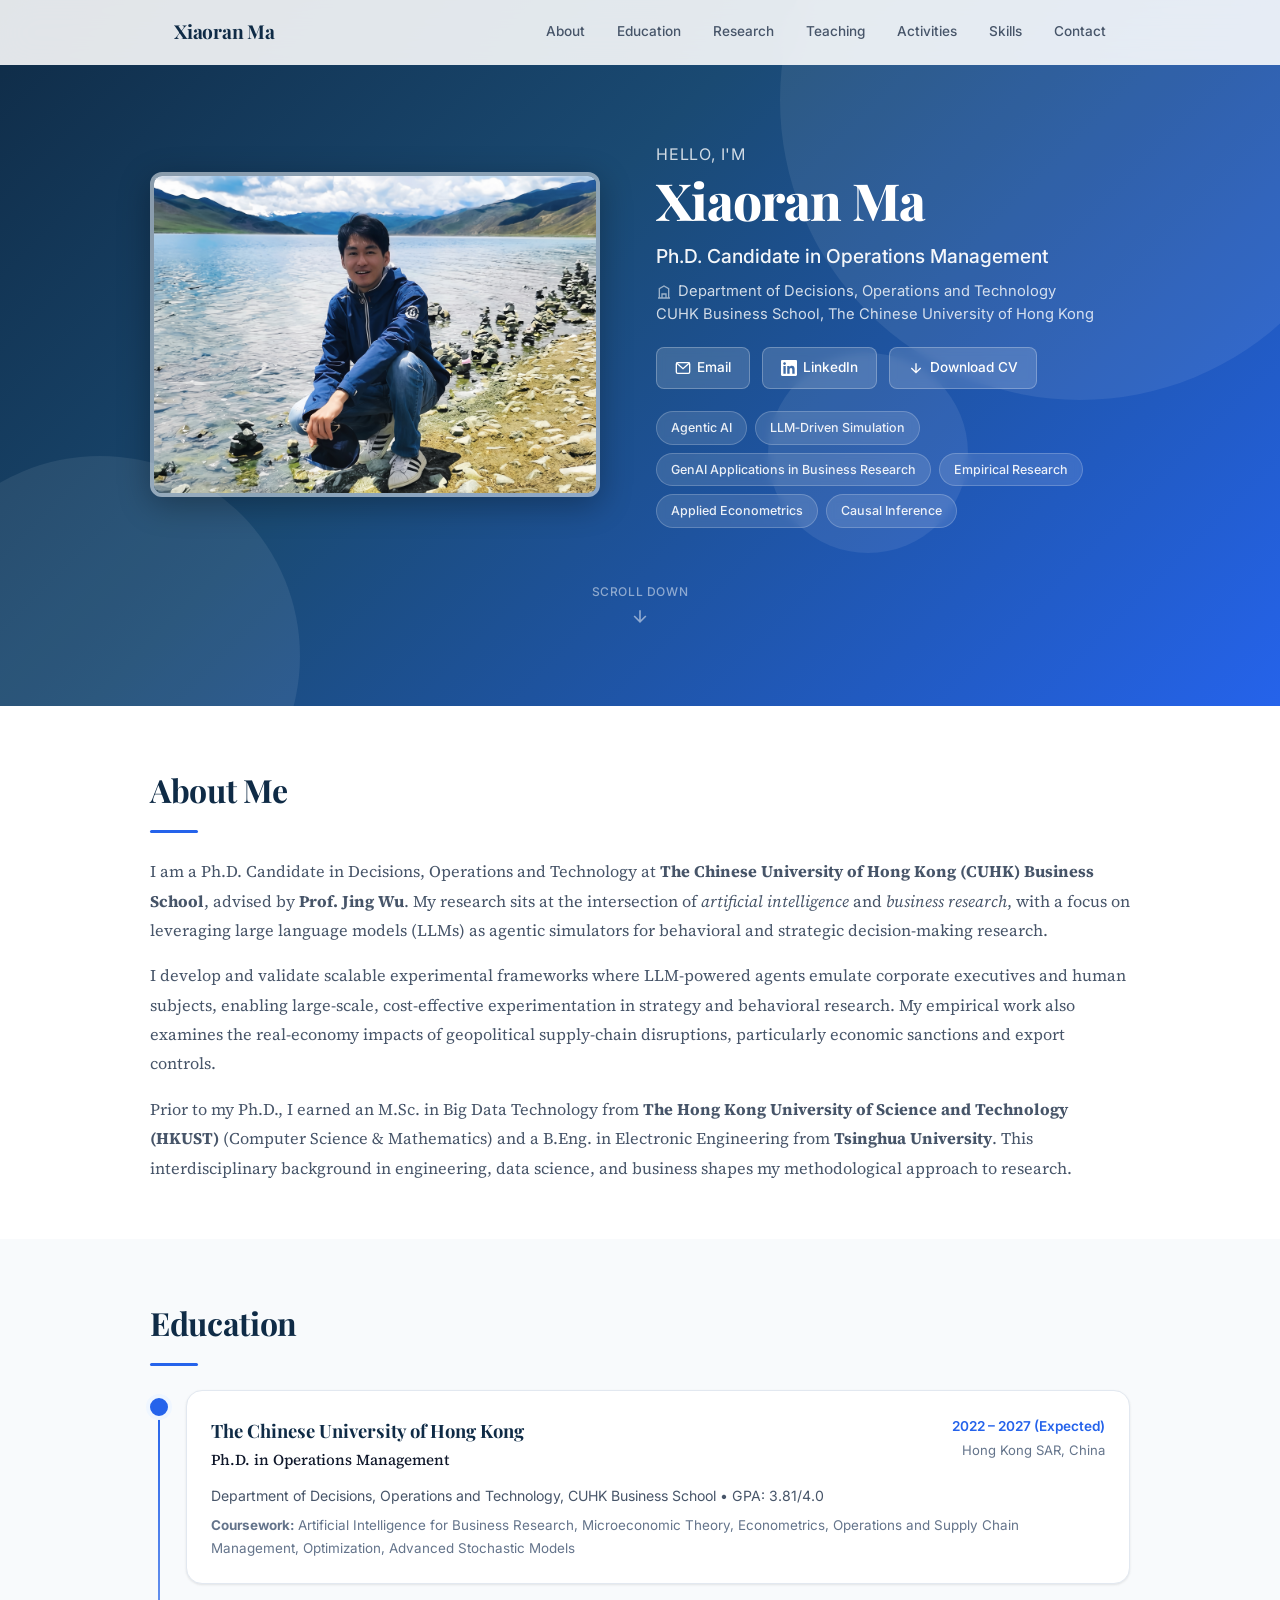
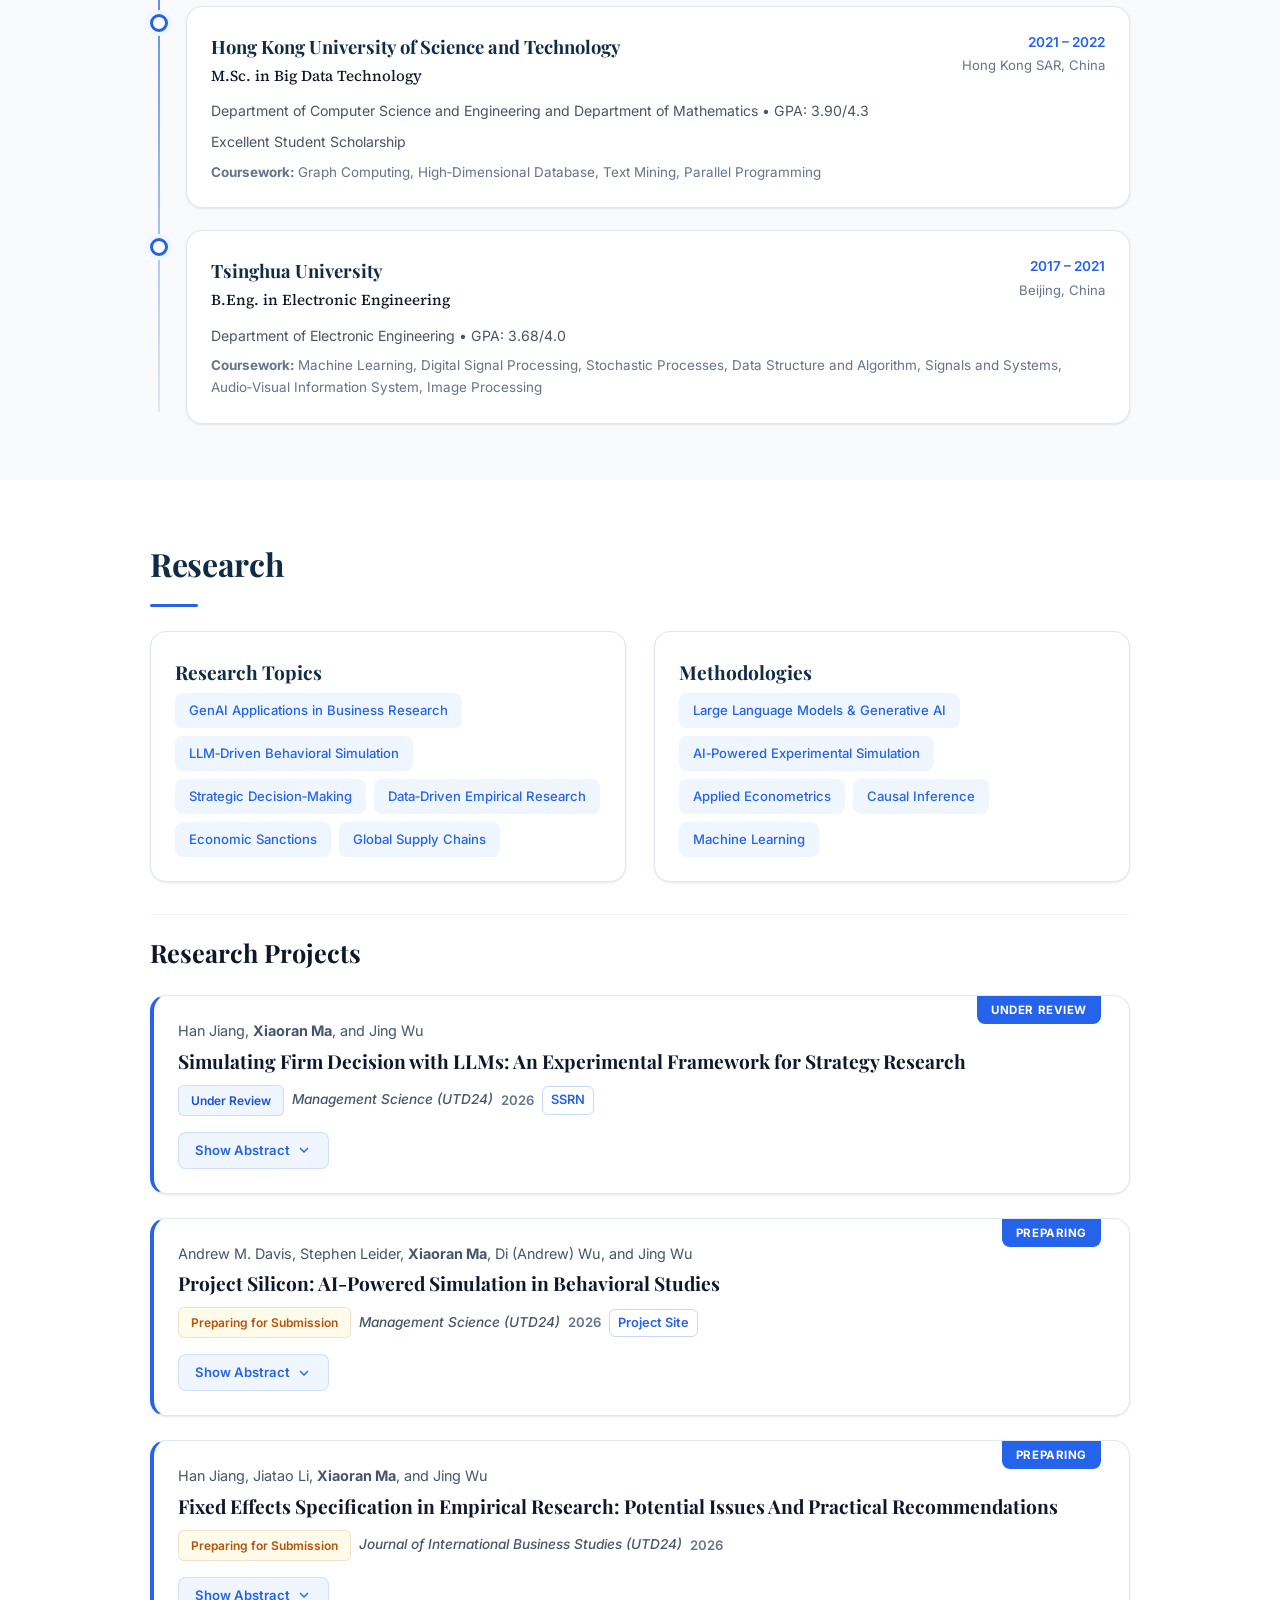
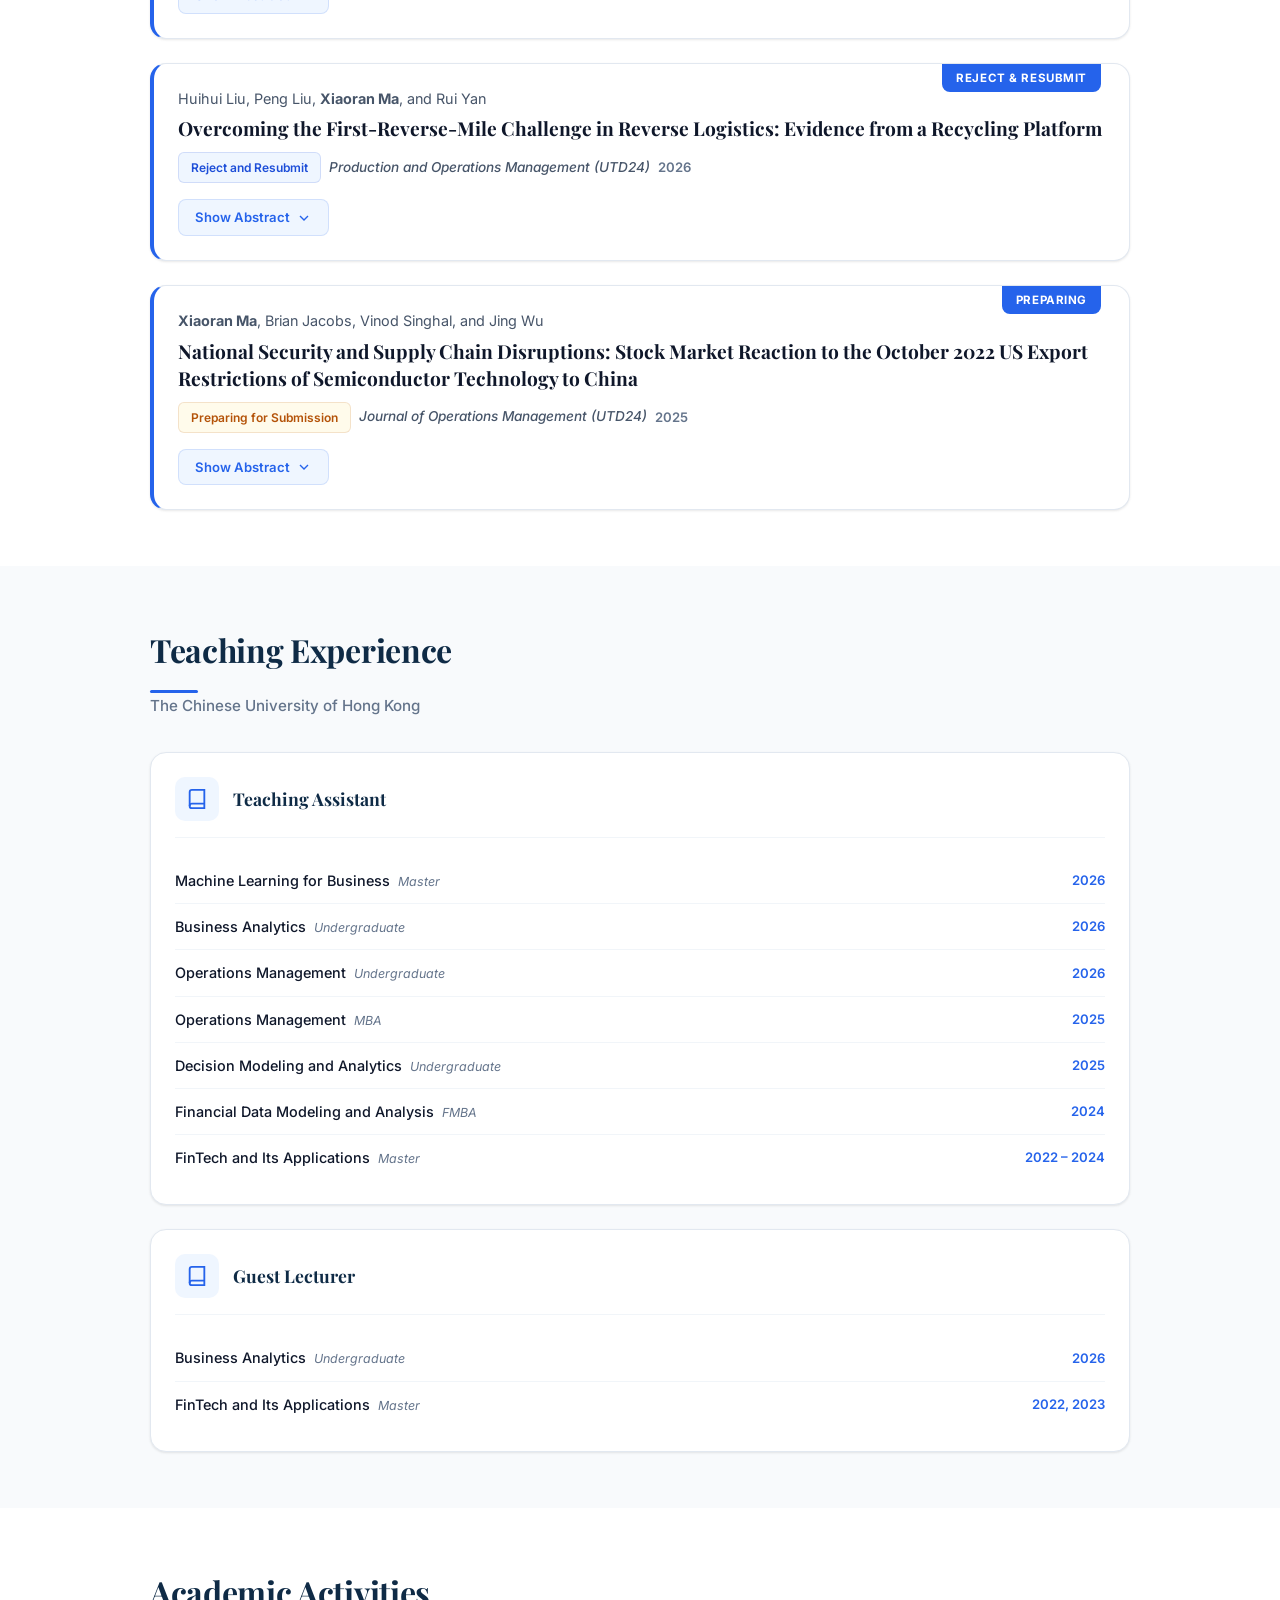
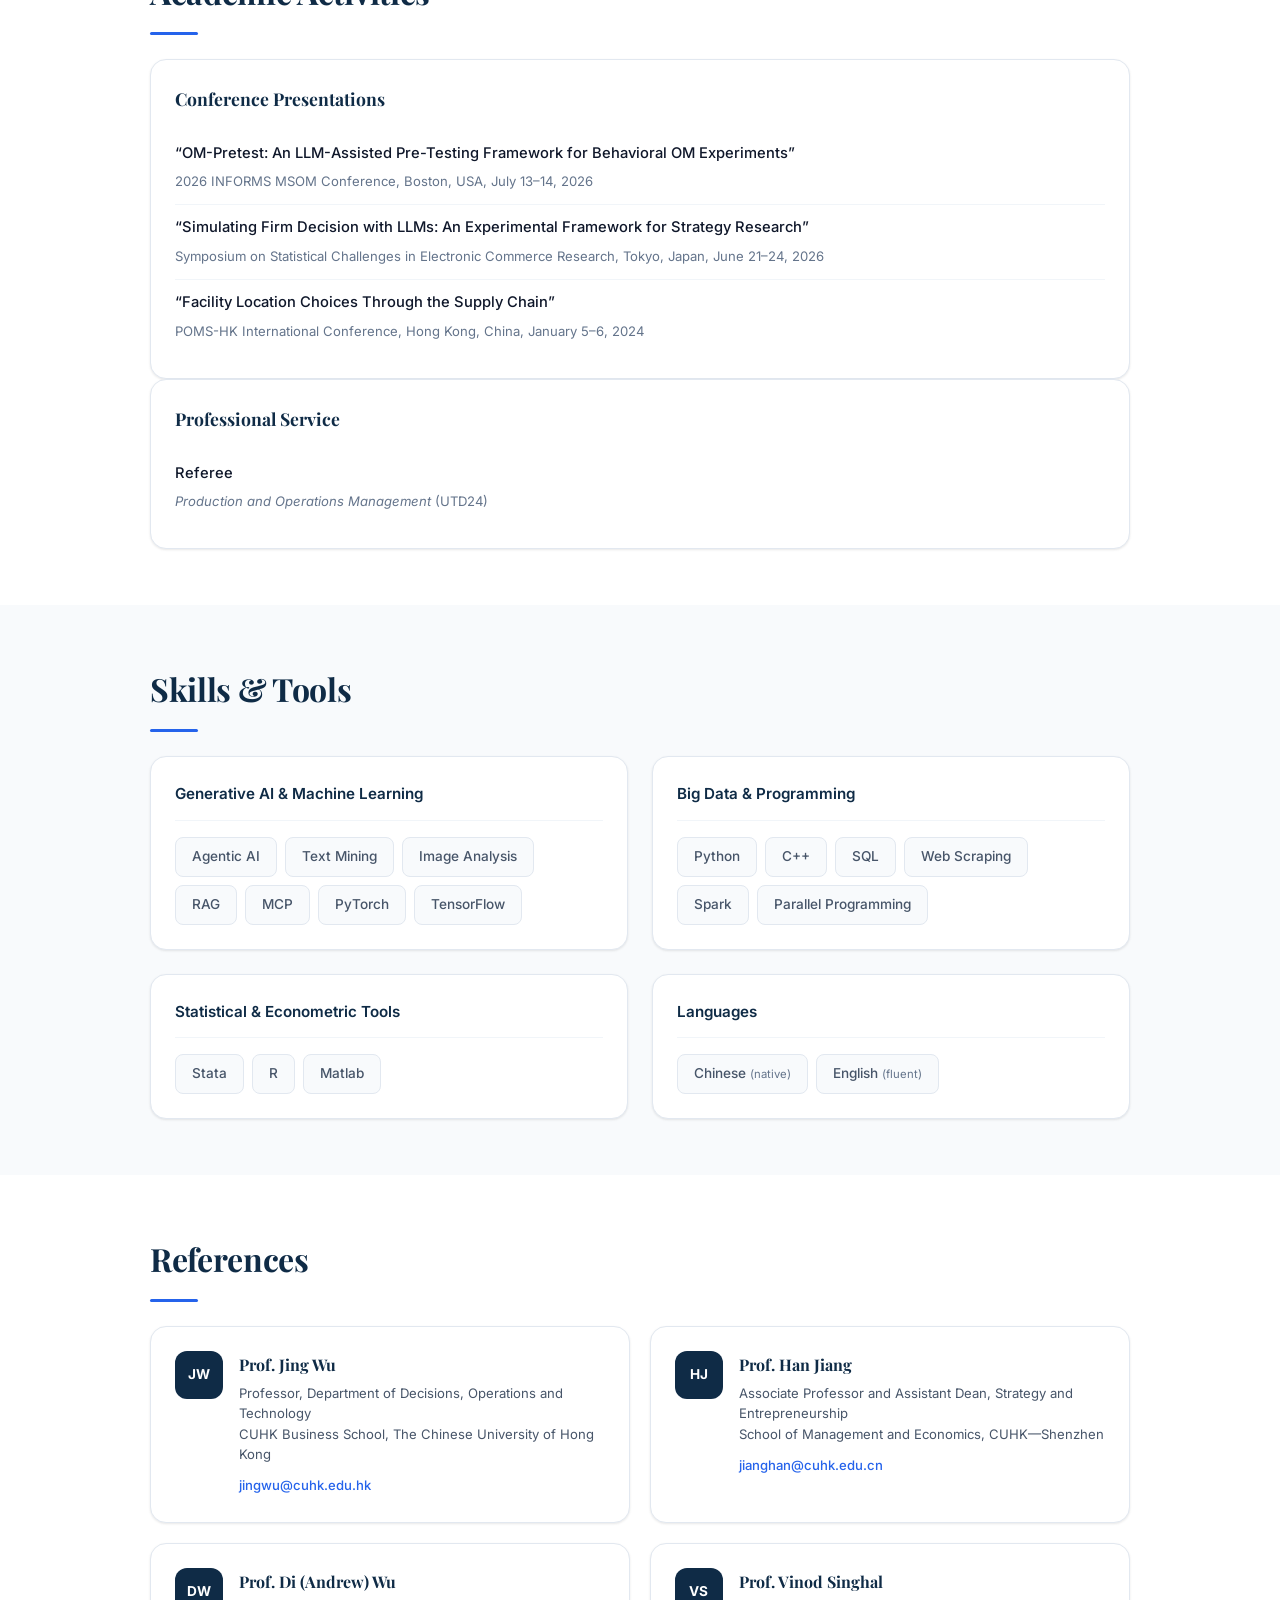
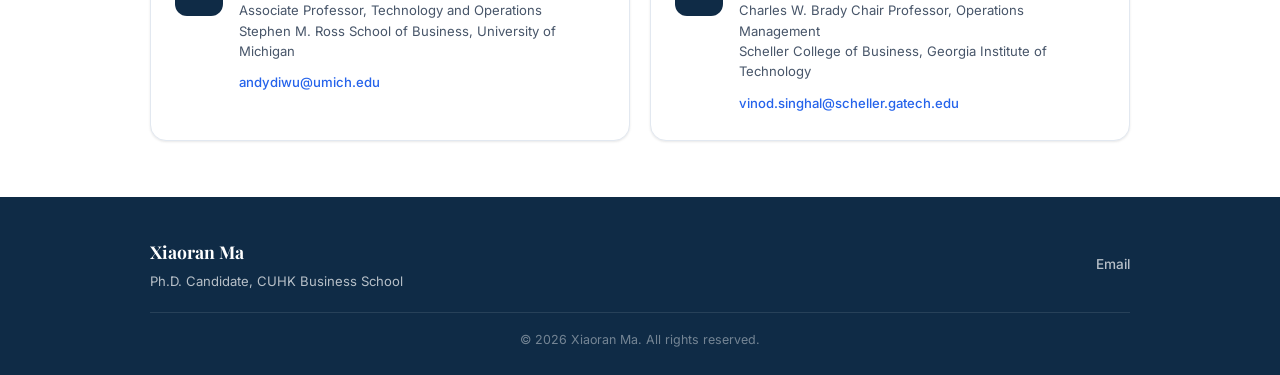
==== commit f3bbe817: "Initial commit" ====
--- a/index.html
+++ b/index.html
@@ -143,7 +143,7 @@
                     <div class="about-highlight">
                         <div class="highlight-icon"><svg viewBox="0 0 24 24" width="24" height="24" fill="none" stroke="currentColor" stroke-width="1.5"><path d="M9 12l2 2 4-4"/><circle cx="12" cy="12" r="10"/></svg></div>
                         <h4>Research Projects</h4>
-                        <p>Under review at UTD24 journals including Management Science, Organization Science, and Journal of International Business Studies</p>
+                        <p>Under review at UTD24 journals including Management Science, Journal of Operations Management, and Journal of International Business Studies</p>
                     </div>
                     <div class="about-highlight">
                         <div class="highlight-icon"><svg viewBox="0 0 24 24" width="24" height="24" fill="none" stroke="currentColor" stroke-width="1.5"><path d="M17 21v-2a4 4 0 00-4-4H5a4 4 0 00-4 4v2"/><circle cx="9" cy="7" r="4"/><path d="M23 21v-2a4 4 0 00-3-3.87M16 3.13a4 4 0 010 7.75"/></svg></div>
@@ -228,52 +228,52 @@
                 <div class="paper-item featured-paper">
                     <div class="paper-badge">Under Review</div>
                     <div class="paper-content">
-                        <p class="paper-authors">Andrew M. Davis, Stephen Leider, <strong>Xiaoran Ma</strong>, Di (Andrew) Wu, and Jing Wu</p>
-                        <h3 class="paper-title">Project Silicon: AI‑Powered Simulation in Behavioral Studies</h3>
+                        <p class="paper-authors">Han Jiang, <strong>Xiaoran Ma</strong>, and Jing Wu</p>
+                        <h3 class="paper-title">Simulating Firm Decision with LLMs: An Experimental Framework for Strategy Research</h3>
                         <div class="paper-meta">
                             <span class="paper-status status-ur">Under Review</span>
                             <span class="paper-journal">Management Science (UTD24)</span>
                             <span class="paper-year">2026</span>
-                            <a class="paper-link" href="https://www.project-silicon.org" target="_blank" rel="noopener">Project Site</a>
+                            <a class="paper-link" href="https://papers.ssrn.com/sol3/papers.cfm?abstract_id=7241998" target="_blank" rel="noopener">SSRN</a>
                         </div>
                         <div class="paper-abstract-toggle" onclick="toggleAbstract(this)">
                             <span class="toggle-text">Show Abstract</span>
                             <svg class="toggle-arrow" viewBox="0 0 24 24" width="16" height="16" fill="none" stroke="currentColor" stroke-width="2"><path d="M6 9l6 6 6-6"/></svg>
                         </div>
                         <div class="paper-abstract">
-                            <p>Project Silicon is a pre-registered research initiative investigating whether LLM-based synthetic (&ldquo;silicon&rdquo;) samples can serve as reliable virtual pilots for behavioral-economics and behavioral-operations experiments. Departing from prior backward-looking validation work that uses published experimental results, this project adopts a forward-looking empirical strategy: we collect around 40 novel, publicly-unreleased experimental designs, run LLM simulations prior to human-subject data collection, and enforce a strict information firewall to prevent LLM training-set contamination. We systematically benchmark a broad suite of proprietary and open-source LLMs across diverse task dimensions: individual versus strategic decisions, one-shot versus multi-round tasks with or without feedback, and distinct behavioral mechanisms. Using tailored within-experiment and cross-experiment statistical specifications, we assess model performance along two core dimensions: the fidelity of simulated treatment effects and the degree of over-precision (overly-narrow response distributions) common among LLM agents. Beyond hypothesis testing, this project delivers an open-source end-to-end toolkit for researchers to conduct LLM-powered experimental pretests, alongside practical recommendations for implementing synthetic-subject simulation in experimental research pipelines.</p>
-                        </div>
-                    </div>
-                </div>
-                <!-- Paper 2 (under review) -->
+                            <p>A central challenge in strategic management research lies in rigorously identifying the causal links between contextual factors and firms&rsquo; strategic decisions. Observational studies are inherently constrained by the absence of credible counterfactuals, while conventional experimental approaches trade off between realism, scalability, and control. This study proposes a scalable experimental framework that leverages large language models (LLMs) as simulated corporate executives to address these limitations. The framework endows LLM agents with firm-specific contextual profiles and elicits strategic decisions that approximate those of actual firms. Since the same agent generates decisions under both the baseline condition and the treatment condition with an exogenous shock, the within-agent difference directly mirrors the average treatment effect on the treated (ATT) logic from the potential outcome framework, thereby circumventing the non-random assignment of contextual factors that challenges observational designs. We validate this framework through two experiments, on R&amp;D investment and facility allocation decisions respectively, each employing a multi-step design: corroborating the convergence between LLM-simulated and actual firm decisions to establish face validity, introducing an exogenous shock to identify the within-agent treatment effect, and benchmarking the LLM-identified treatment effect against real-world difference-in-differences estimates. Across both experiments, the LLM-identified treatment effects converge with real-world evidence identified via quasi-experimental designs, providing external validation for the framework. These results establish the generalizability of the framework across distinct strategic contexts and demonstrate that LLM-based experimental simulations can serve as credible, scalable, and cost-effective instruments for investigating the cause-and-effect links underlying firms&rsquo; strategic decision making.</p>
+                        </div>
+                    </div>
+                </div>
+                <!-- Paper 2 (preparing for submission) -->
                 <div class="paper-item featured-paper">
-                    <div class="paper-badge">Under Review</div>
+                    <div class="paper-badge">Preparing</div>
                     <div class="paper-content">
-                        <p class="paper-authors">Han Jiang, <strong>Xiaoran Ma</strong>, and Jing Wu</p>
-                        <h3 class="paper-title">Simulating Firm Decision with LLMs: An Experimental Framework for Strategy Research</h3>
+                        <p class="paper-authors">Andrew M. Davis, Stephen Leider, <strong>Xiaoran Ma</strong>, Di (Andrew) Wu, and Jing Wu</p>
+                        <h3 class="paper-title">Project Silicon: AI‑Powered Simulation in Behavioral Studies</h3>
                         <div class="paper-meta">
-                            <span class="paper-status status-ur">Under Review</span>
-                            <span class="paper-journal">Organization Science (UTD24)</span>
+                            <span class="paper-status status-wp">Preparing for Submission</span>
+                            <span class="paper-journal">Management Science (UTD24)</span>
                             <span class="paper-year">2026</span>
-                            <a class="paper-link" href="https://papers.ssrn.com/sol3/papers.cfm?abstract_id=7241998" target="_blank" rel="noopener">SSRN</a>
+                            <a class="paper-link" href="https://www.project-silicon.org" target="_blank" rel="noopener">Project Site</a>
                         </div>
                         <div class="paper-abstract-toggle" onclick="toggleAbstract(this)">
                             <span class="toggle-text">Show Abstract</span>
                             <svg class="toggle-arrow" viewBox="0 0 24 24" width="16" height="16" fill="none" stroke="currentColor" stroke-width="2"><path d="M6 9l6 6 6-6"/></svg>
                         </div>
                         <div class="paper-abstract">
-                            <p>A central challenge in strategic management research lies in rigorously identifying the causal links between contextual factors and firms&rsquo; strategic decisions. Observational studies are inherently constrained by the absence of credible counterfactuals, while conventional experimental approaches trade off between realism, scalability, and control. This study proposes a scalable experimental framework that leverages large language models (LLMs) as simulated corporate executives to address these limitations. The framework endows LLM agents with firm-specific contextual profiles and elicits strategic decisions that approximate those of actual firms. Since the same agent generates decisions under both the baseline condition and the treatment condition with an exogenous shock, the within-agent difference directly mirrors the average treatment effect on the treated (ATT) logic from the potential outcome framework, thereby circumventing the non-random assignment of contextual factors that challenges observational designs. We validate this framework through two experiments, on R&amp;D investment and facility allocation decisions respectively, each employing a multi-step design: corroborating the convergence between LLM-simulated and actual firm decisions to establish face validity, introducing an exogenous shock to identify the within-agent treatment effect, and benchmarking the LLM-identified treatment effect against real-world difference-in-differences estimates. Across both experiments, the LLM-identified treatment effects converge with real-world evidence identified via quasi-experimental designs, providing external validation for the framework. These results establish the generalizability of the framework across distinct strategic contexts and demonstrate that LLM-based experimental simulations can serve as credible, scalable, and cost-effective instruments for investigating the cause-and-effect links underlying firms&rsquo; strategic decision making.</p>
-                        </div>
-                    </div>
-                </div>
-                <!-- Paper 3 (under review) -->
+                            <p>Project Silicon is a pre-registered research initiative investigating whether LLM-based synthetic (&ldquo;silicon&rdquo;) samples can serve as reliable virtual pilots for behavioral-economics and behavioral-operations experiments. Departing from prior backward-looking validation work that uses published experimental results, this project adopts a forward-looking empirical strategy: we collect around 40 novel, publicly-unreleased experimental designs, run LLM simulations prior to human-subject data collection, and enforce a strict information firewall to prevent LLM training-set contamination. We systematically benchmark a broad suite of proprietary and open-source LLMs across diverse task dimensions: individual versus strategic decisions, one-shot versus multi-round tasks with or without feedback, and distinct behavioral mechanisms. Using tailored within-experiment and cross-experiment statistical specifications, we assess model performance along two core dimensions: the fidelity of simulated treatment effects and the degree of over-precision (overly-narrow response distributions) common among LLM agents. Beyond hypothesis testing, this project delivers an open-source end-to-end toolkit for researchers to conduct LLM-powered experimental pretests, alongside practical recommendations for implementing synthetic-subject simulation in experimental research pipelines.</p>
+                        </div>
+                    </div>
+                </div>
+                <!-- Paper 3 (preparing for submission) -->
                 <div class="paper-item featured-paper">
-                    <div class="paper-badge">Under Review</div>
+                    <div class="paper-badge">Preparing</div>
                     <div class="paper-content">
                         <p class="paper-authors">Han Jiang, Jiatao Li, <strong>Xiaoran Ma</strong>, and Jing Wu</p>
-                        <h3 class="paper-title">Fixing the Fixed Effects Specification in International Business Research: Review and Practical Recommendations</h3>
+                        <h3 class="paper-title">Fixed Effects Specification in Empirical Research: Potential Issues And Practical Recommendations</h3>
                         <div class="paper-meta">
-                            <span class="paper-status status-ur">Under Review</span>
+                            <span class="paper-status status-wp">Preparing for Submission</span>
                             <span class="paper-journal">Journal of International Business Studies (UTD24)</span>
                             <span class="paper-year">2026</span>
                         </div>
@@ -282,7 +282,7 @@
                             <svg class="toggle-arrow" viewBox="0 0 24 24" width="16" height="16" fill="none" stroke="currentColor" stroke-width="2"><path d="M6 9l6 6 6-6"/></svg>
                         </div>
                         <div class="paper-abstract">
-                            <p>Fixed effects models are widely used in international business (IB) research, yet their specification often receives limited justification and validation. Our review of 1,491 empirical articles published in the <em>Journal of International Business Studies</em> between 2000 and 2025 documents substantial inconsistencies in fixed effects specifications and limited attention to high-dimensional fixed effects. We explain how specification choices determine both the unobserved heterogeneity absorbed by a model and the variation underlying its estimates, shaping the reliability and theoretical interpretation of empirical findings. Using semi-synthetic simulations grounded in U.S. firms&rsquo; export data, we compare 15 specifications across 13 scenarios of unobserved heterogeneity. The results show that omitting relevant high-dimensional fixed effects can substantially increase estimation variability and undermine confidence interval coverage even under randomized treatment assignment. Adding further fixed effects, however, can absorb identifying variation and reduce statistical power without improving overall estimation performance. Drawing on these findings, we develop a three-step roadmap for selecting theoretically justified fixed effects, validating their empirical adequacy, and interpreting the estimates they produce. This roadmap helps IB scholars align empirical specifications with theoretical questions and make the evidentiary boundaries of their findings explicit.</p>
+                            <p>Fixed effects are the standard tool for addressing unobserved heterogeneity in panel data, but the choice of which dimensions to absorb varies considerably across studies. We systematically review 623 empirical papers published in the <em>Journal of International Business Studies</em> between 2000 and 2026, documenting substantial variation in how fixed effects are specified even within comparable panel structures. We then use Monte Carlo simulation across two panel structures to systematically investigate the role and effectiveness of fixed effects in estimation and statistical inference, under four types of confounding processes with distinct patterns. Several findings stand out. First, specifications whose fixed effects span the dimensions along which confounding operates achieve near-zero bias and substantially lower mean squared error than main-effects-only models. Second, the nature of the confounding process is an important determinant of estimation precision: trend-type confounding produces substantially larger bias than level-type confounding, because the former varies over time while the latter does not. Third, misspecification can produce deceptively significant estimates whose confidence intervals rarely cover the true parameter, so that statistical significance is an unreliable diagnostic. Across both panel structures, the conclusion is consistent: the most saturated specification delivers the lowest bias, the lowest variance, and the highest coverage of the true effect, and richer fixed effects do not harm estimation even when a dimension carries no confounding. We conclude with comprehensive practical recommendations and guidance on fixed-effect selection to better support empirical researchers.</p>
                         </div>
                     </div>
                 </div>
@@ -306,15 +306,16 @@
                         </div>
                     </div>
                 </div>
-                <!-- Paper 5 (working paper) -->
+                <!-- Paper 5 (preparing for submission) -->
                 <div class="paper-item featured-paper">
-                    <div class="paper-badge">Working Paper</div>
+                    <div class="paper-badge">Preparing</div>
                     <div class="paper-content">
                         <p class="paper-authors"><strong>Xiaoran Ma</strong>, Brian Jacobs, Vinod Singhal, and Jing Wu</p>
                         <h3 class="paper-title">National Security and Supply Chain Disruptions: Stock Market Reaction to the October 2022 US Export Restrictions of Semiconductor Technology to China</h3>
                         <div class="paper-meta">
-                            <span class="paper-status status-wp">Working Paper</span>
-                            <span class="paper-year">2026</span>
+                            <span class="paper-status status-wp">Preparing for Submission</span>
+                            <span class="paper-journal">Journal of Operations Management (UTD24)</span>
+                            <span class="paper-year">2025</span>
                         </div>
                         <div class="paper-abstract-toggle" onclick="toggleAbstract(this)">
                             <span class="toggle-text">Show Abstract</span>
@@ -392,10 +393,6 @@
                         <span class="service-name">Referee</span>
                         <span class="service-detail"><em>Production and Operations Management</em> (UTD24)</span>
                     </li>
-                    <li>
-                        <span class="service-name">Referee</span>
-                        <span class="service-detail"><em>Manufacturing &amp; Service Operations Management</em> (UTD24)</span>
-                    </li>
                 </ul>
             </div>
         </div>
